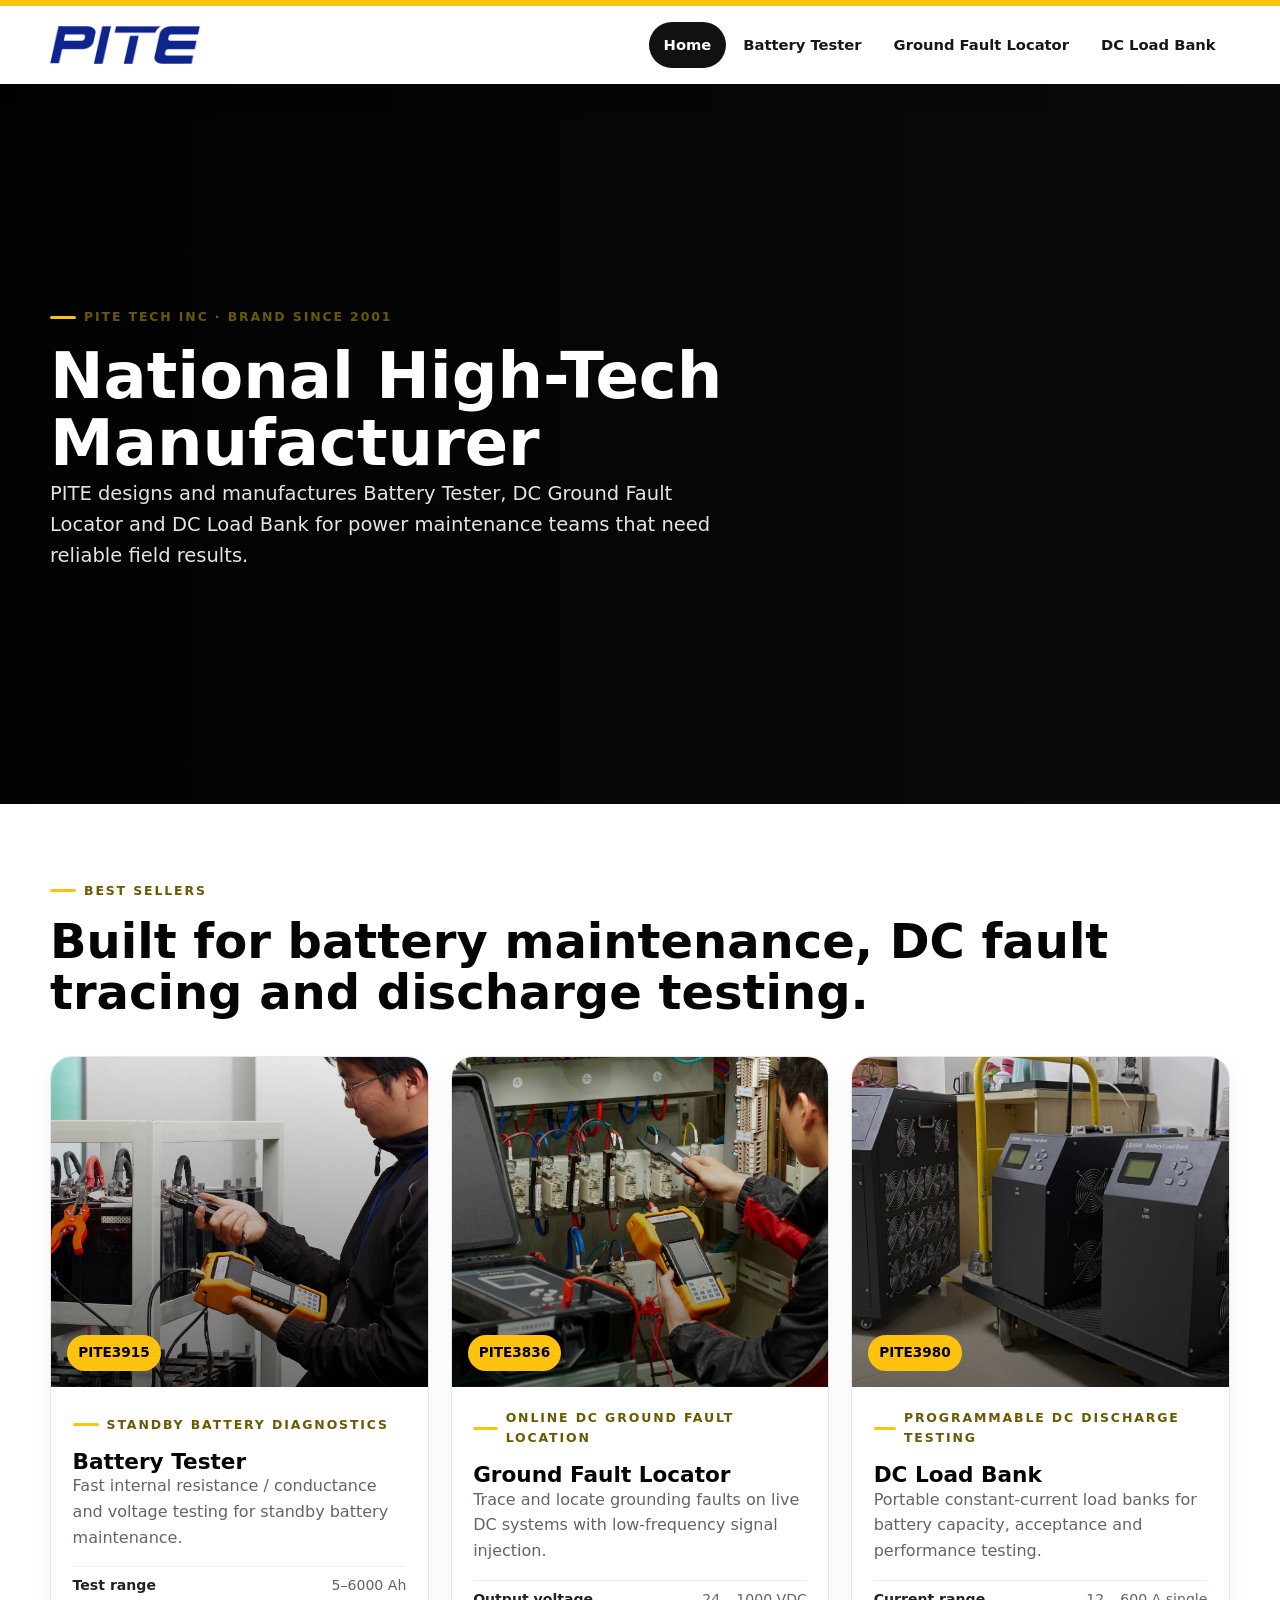
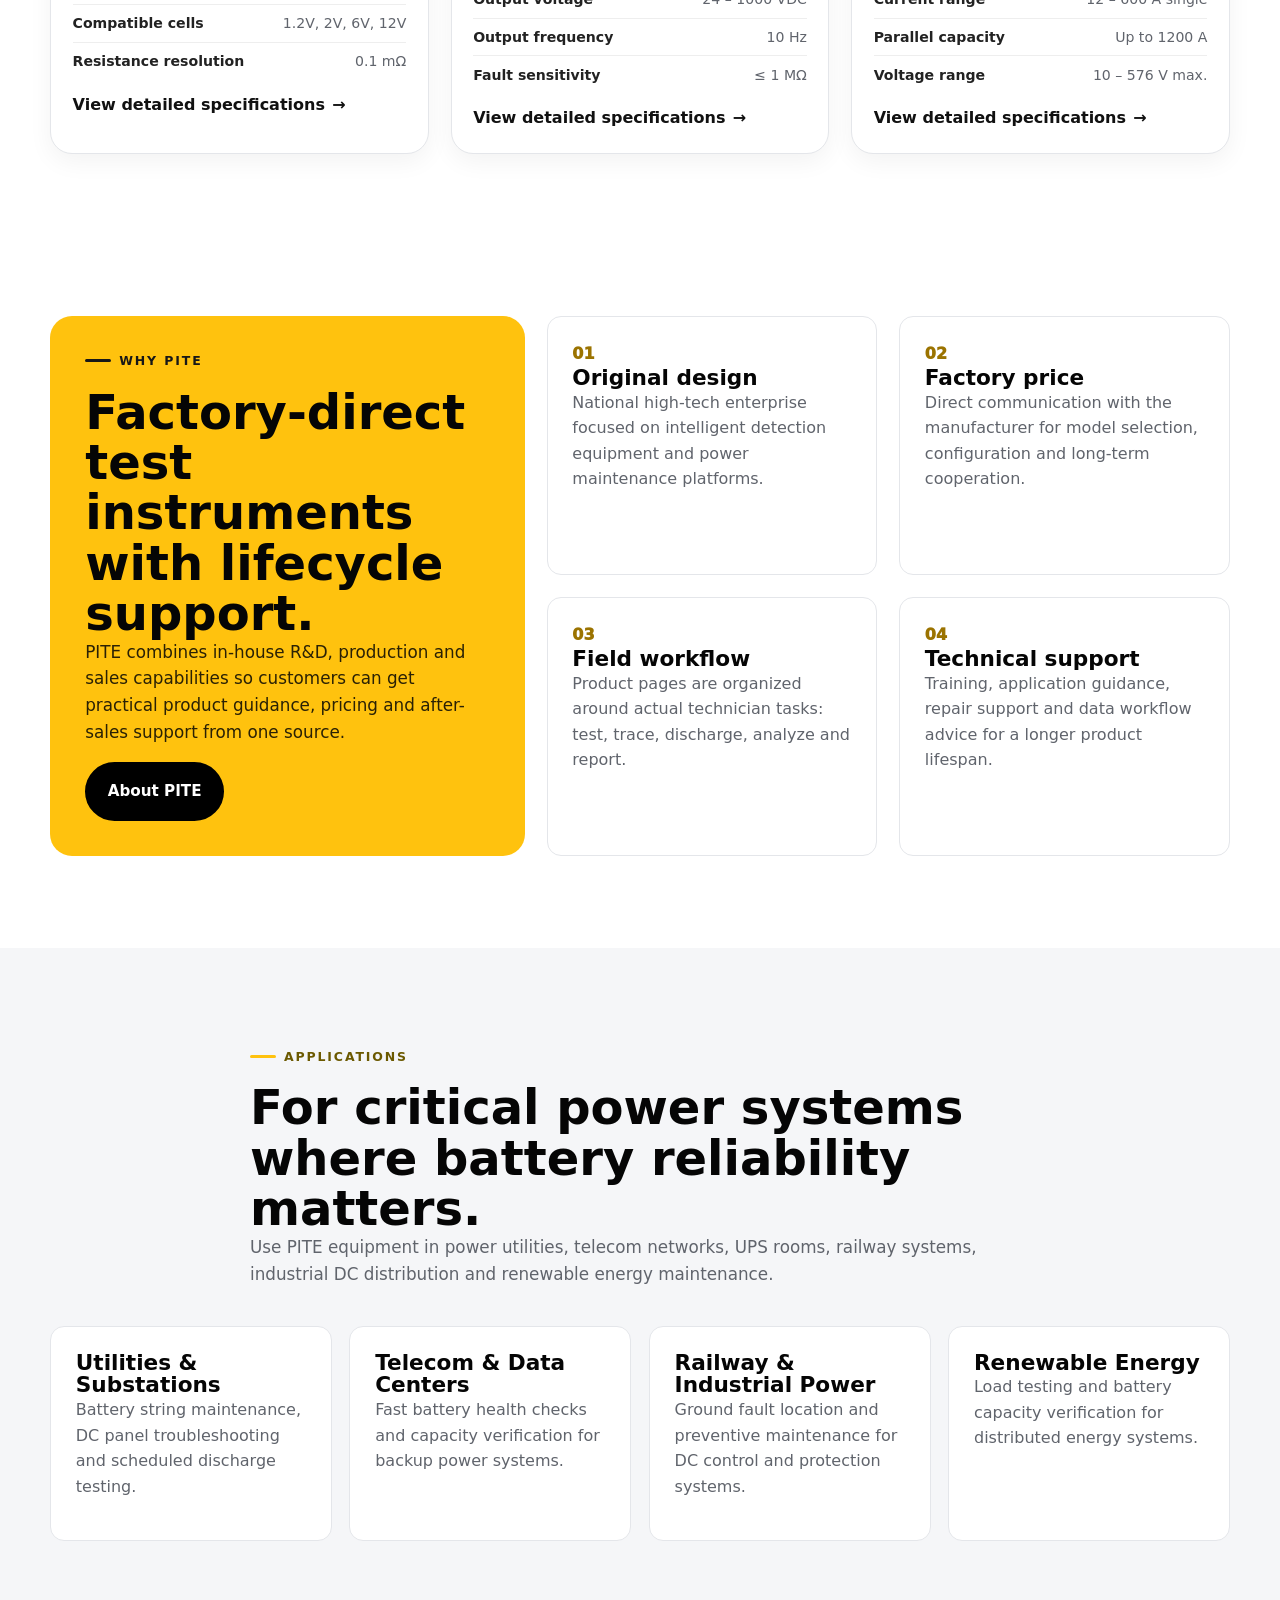
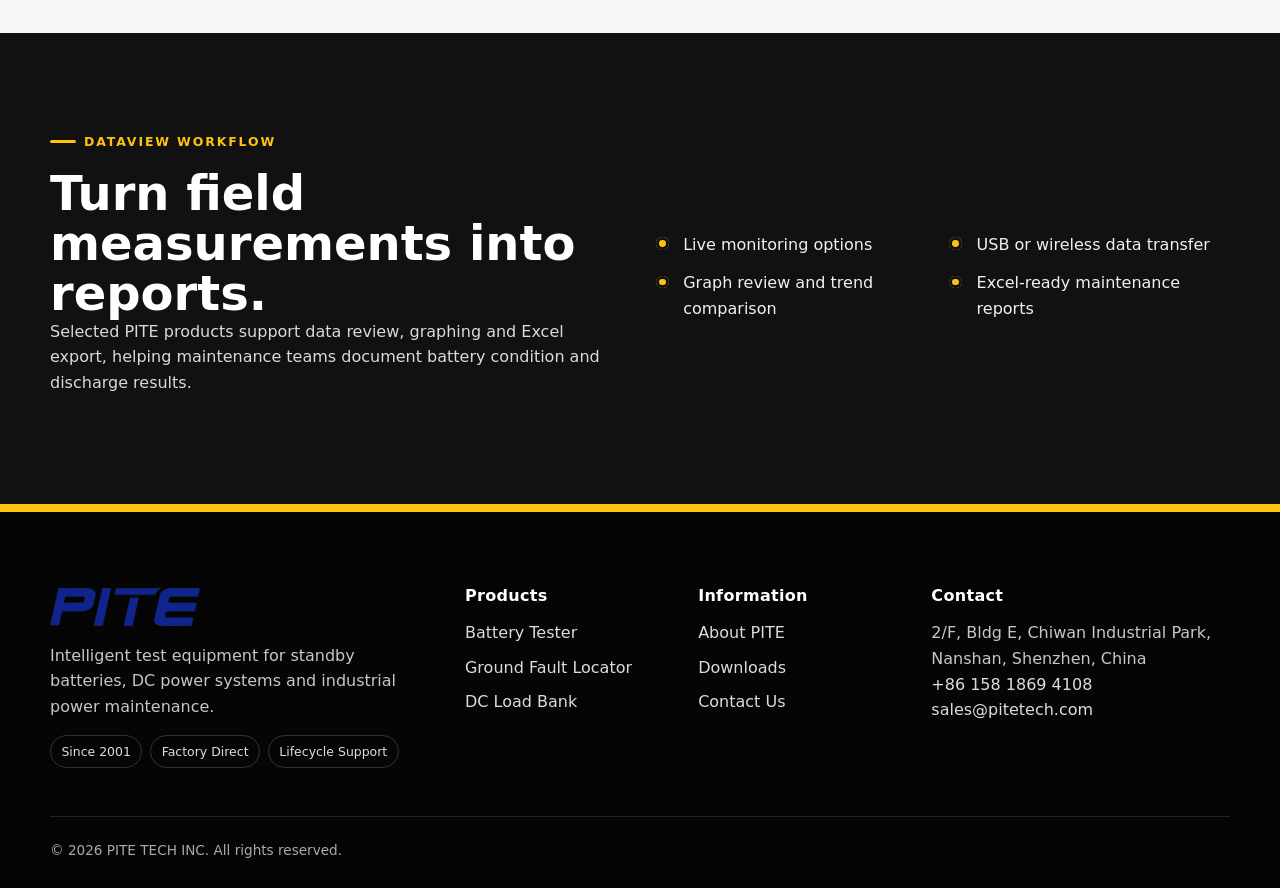
==== index.html @ 08346d58 "Commit" ====
<!doctype html>
<html lang="en">
<head>
  <meta charset="utf-8">
  <meta name="viewport" content="width=device-width, initial-scale=1">
  <title>Battery Tester, Ground Fault Locator &amp; DC Load Bank | PITE TECH INC</title>
  <meta name="description" content="PITE TECH INC manufactures battery testers, ground fault locators and DC load banks for critical power maintenance.">
  <meta name="theme-color" content="#ffc20e">
  <meta property="og:title" content="Battery Tester, Ground Fault Locator &amp; DC Load Bank | PITE TECH INC">
  <meta property="og:description" content="PITE TECH INC manufactures battery testers, ground fault locators and DC load banks for critical power maintenance.">
  <meta property="og:type" content="website">
  <meta property="og:url" content="https://www.pitetech.com/">
  <meta property="og:image" content="https://www.pitetech.com/assets/images/reception.webp">
  <meta name="twitter:card" content="summary_large_image">
  <meta name="twitter:title" content="Battery Tester, Ground Fault Locator &amp; DC Load Bank | PITE TECH INC">
  <meta name="twitter:description" content="PITE TECH INC manufactures battery testers, ground fault locators and DC load banks for critical power maintenance.">
  <meta name="twitter:image" content="https://www.pitetech.com/assets/images/reception.webp">
  <link rel="canonical" href="https://www.pitetech.com/">
  <link rel="icon" href="/assets/images/favicon.svg" type="image/svg+xml">
  <link rel="preload" as="image" href="/assets/images/reception.webp">
  <link rel="stylesheet" href="/assets/css/site.css">
  <script type="application/ld+json">
  {
    "@context": "https://schema.org",
    "@type": "Organization",
    "name": "PITE TECH INC",
    "url": "https://www.pitetech.com",
    "logo": "https://www.pitetech.com/assets/images/pite-logo.png",
    "description": "PITE TECH INC manufactures battery testers, ground fault locators and DC load banks for critical power maintenance.",
    "address": {
      "@type": "PostalAddress",
      "streetAddress": "Shenzhen, China"
    },
    "sameAs": [
      "https://www.pitetech.com"
    ]
  }
  </script>
  <script type="application/ld+json">
  {
    "@context": "https://schema.org",
    "@type": "LocalBusiness",
    "name": "PITE TECH INC",
    "image": "https://www.pitetech.com/assets/images/reception.webp",
    "description": "National High-Tech Manufacturer - Brand Since 2001. Manufactures intelligent test equipment for batteries and DC power systems.",
    "address": {
      "@type": "PostalAddress",
      "addressCountry": "China",
      "addressRegion": "Guangdong",
      "addressLocality": "Shenzhen"
    },
    "telephone": "+86-158-1869-4108",
    "email": "sales@pitetech.com",
    "foundingDate": "2001"
  }
  </script>
</head>
<body>
<a class="skip-link" href="#main">Skip to content</a>
<header class="site-header" data-header>
  <div class="nav-shell">
    <div class="container nav-shell__inner">
      <a class="brand" href="/" aria-label="PITE TECH INC home">
        <img class="brand__logo" src="/assets/images/pite-logo.png" alt="" width="640" height="164">
      </a>
      <button class="menu-toggle" type="button" aria-label="Open menu" aria-controls="primary-nav" aria-expanded="false" data-menu-toggle>
        <span aria-hidden="true"></span><span aria-hidden="true"></span><span aria-hidden="true"></span>
      </button>
      <nav id="primary-nav" class="primary-nav" aria-label="Primary navigation" data-primary-nav>
          <a class="nav-link active" href="/" aria-current="page">Home</a>
          <a class="nav-link" href="/battery-tester/">Battery Tester</a>
          <a class="nav-link" href="/ground-fault-locator/">Ground Fault Locator</a>
          <a class="nav-link" href="/dc-load-bank/">DC Load Bank</a>
      </nav>
    </div>
  </div>
</header>
<main id="main">

<section class="hero hero--home">
  <div class="container hero__grid">
    <div class="hero__copy">
      <span class="eyebrow">PITE TECH INC · Brand Since 2001</span>
      <h1>National High-Tech Manufacturer</h1>
      <p class="hero__lead">PITE designs and manufactures Battery Tester, DC Ground Fault Locator and DC Load Bank for power maintenance teams that need reliable field results.</p>
    </div>
  </div>
</section>

<section class="section section--tight" id="products">
  <div class="container section-head section-head--split">
    <div><span class="eyebrow">Best Sellers</span><h2>Built for battery maintenance, DC fault tracing and discharge testing.</h2></div>
  </div>
  <div class="container product-grid">
    <article class="product-card">
  <a class="product-card__media" href="/battery-tester/" aria-label="View Battery Tester">
    <img src="/assets/images/pite3915-hero.jpg" alt="PITE3915 battery tester connected to an industrial battery string" loading="lazy" decoding="async" width="1920" height="1080" sizes="(max-width: 680px) 100vw, (max-width: 1050px) 50vw, 33vw">
    <span class="product-card__badge">PITE3915</span>
  </a>
  <div class="product-card__body">
    <span class="eyebrow">Standby Battery Diagnostics</span>
    <h3><a href="/battery-tester/">Battery Tester</a></h3>
    <p>Fast internal resistance / conductance and voltage testing for standby battery maintenance.</p>
    <ul class="quick-facts"><li><strong>Test range</strong><span>5–6000 Ah</span></li><li><strong>Compatible cells</strong><span>1.2V, 2V, 6V, 12V</span></li><li><strong>Resistance resolution</strong><span>0.1 mΩ</span></li></ul>
    <a class="text-link" href="/battery-tester/">View detailed specifications <span aria-hidden="true">→</span></a>
  </div>
</article>
    <article class="product-card">
  <a class="product-card__media" href="/ground-fault-locator/" aria-label="View Ground Fault Locator">
    <img src="/assets/images/pite3836-hero.jpg" alt="PITE3836 ground fault locator used inside a DC electrical panel" loading="lazy" decoding="async" width="1772" height="997" sizes="(max-width: 680px) 100vw, (max-width: 1050px) 50vw, 33vw">
    <span class="product-card__badge">PITE3836</span>
  </a>
  <div class="product-card__body">
    <span class="eyebrow">Online DC Ground Fault Location</span>
    <h3><a href="/ground-fault-locator/">Ground Fault Locator</a></h3>
    <p>Trace and locate grounding faults on live DC systems with low-frequency signal injection.</p>
    <ul class="quick-facts"><li><strong>Output voltage</strong><span>24 – 1000 VDC</span></li><li><strong>Output frequency</strong><span>10 Hz</span></li><li><strong>Fault sensitivity</strong><span>≤ 1 MΩ</span></li></ul>
    <a class="text-link" href="/ground-fault-locator/">View detailed specifications <span aria-hidden="true">→</span></a>
  </div>
</article>
    <article class="product-card">
  <a class="product-card__media" href="/dc-load-bank/" aria-label="View DC Load Bank">
    <img src="/assets/images/pite3980-hero.jpg" alt="PITE3980 DC load bank equipment connected for discharge testing" loading="lazy" decoding="async" width="2641" height="1486" sizes="(max-width: 680px) 100vw, (max-width: 1050px) 50vw, 33vw">
    <span class="product-card__badge">PITE3980</span>
  </a>
  <div class="product-card__body">
    <span class="eyebrow">Programmable DC Discharge Testing</span>
    <h3><a href="/dc-load-bank/">DC Load Bank</a></h3>
    <p>Portable constant-current load banks for battery capacity, acceptance and performance testing.</p>
    <ul class="quick-facts"><li><strong>Current range</strong><span>12 – 600 A single</span></li><li><strong>Parallel capacity</strong><span>Up to 1200 A</span></li><li><strong>Voltage range</strong><span>10 – 576 V max.</span></li></ul>
    <a class="text-link" href="/dc-load-bank/">View detailed specifications <span aria-hidden="true">→</span></a>
  </div>
</article>
  </div>
</section>

<section class="section feature-split">
  <div class="container feature-split__grid">
    <div class="feature-panel feature-panel--yellow">
      <span class="eyebrow eyebrow--dark">Why PITE</span>
      <h2>Factory-direct test instruments with lifecycle support.</h2>
      <p>PITE combines in-house R&D, production and sales capabilities so customers can get practical product guidance, pricing and after-sales support from one source.</p>
      <a class="button button--dark" href="/about/">About PITE</a>
    </div>
    <div class="advantage-grid">
      <article><span>01</span><h3>Original design</h3><p>National high-tech enterprise focused on intelligent detection equipment and power maintenance platforms.</p></article>
      <article><span>02</span><h3>Factory price</h3><p>Direct communication with the manufacturer for model selection, configuration and long-term cooperation.</p></article>
      <article><span>03</span><h3>Field workflow</h3><p>Product pages are organized around actual technician tasks: test, trace, discharge, analyze and report.</p></article>
      <article><span>04</span><h3>Technical support</h3><p>Training, application guidance, repair support and data workflow advice for a longer product lifespan.</p></article>
    </div>
  </div>
</section>

<section class="section section--gray">
  <div class="container section-head">
    <span class="eyebrow">Applications</span>
    <h2>For critical power systems where battery reliability matters.</h2>
    <p>Use PITE equipment in power utilities, telecom networks, UPS rooms, railway systems, industrial DC distribution and renewable energy maintenance.</p>
  </div>
  <div class="container application-grid">
    <article><h3>Utilities & Substations</h3><p>Battery string maintenance, DC panel troubleshooting and scheduled discharge testing.</p></article>
    <article><h3>Telecom & Data Centers</h3><p>Fast battery health checks and capacity verification for backup power systems.</p></article>
    <article><h3>Railway & Industrial Power</h3><p>Ground fault location and preventive maintenance for DC control and protection systems.</p></article>
    <article><h3>Renewable Energy</h3><p>Load testing and battery capacity verification for distributed energy systems.</p></article>
  </div>
</section>

<section class="section software-band">
  <div class="container software-band__inner">
    <div><span class="eyebrow">DataView Workflow</span><h2>Turn field measurements into reports.</h2><p>Selected PITE products support data review, graphing and Excel export, helping maintenance teams document battery condition and discharge results.</p></div>
    <ul class="check-list check-list--columns"><li>Live monitoring options</li><li>USB or wireless data transfer</li><li>Graph review and trend comparison</li><li>Excel-ready maintenance reports</li></ul>
  </div>
</section>
</main>
<footer class="site-footer">
  <div class="container footer-grid">
    <div class="footer-about">
      <a class="footer-brand" href="/" aria-label="PITE TECH INC home">
        <img class="footer-brand__logo" src="/assets/images/pite-logo.png" alt="" width="640" height="164">
      </a>
      <p>Intelligent test equipment for standby batteries, DC power systems and industrial power maintenance.</p>
      <div class="footer-badges"><span>Since 2001</span><span>Factory Direct</span><span>Lifecycle Support</span></div>
    </div>
    <div>
      <h2>Products</h2>
      <ul><li><a href="/battery-tester/">Battery Tester</a></li><li><a href="/ground-fault-locator/">Ground Fault Locator</a></li><li><a href="/dc-load-bank/">DC Load Bank</a></li></ul>
    </div>
    <div>
      <h2>Information</h2>
      <ul><li><a href="/about/">About PITE</a></li><li><a href="/downloads/">Downloads</a></li><li><a href="/contact/">Contact Us</a></li></ul>
    </div>
    <div>
      <h2>Contact</h2>
      <address>2/F, Bldg E, Chiwan Industrial Park, Nanshan, Shenzhen, China</address>
      <p><a href="tel:+8615818694108">+86 158 1869 4108</a><br><a href="mailto:sales@pitetech.com">sales@pitetech.com</a></p>
    </div>
  </div>
  <div class="container footer-bottom">
    <span>© 2026 PITE TECH INC. All rights reserved.</span>
  </div>
</footer>
<script src="/assets/js/site.js" defer></script>
</body>
</html>
---- assets/css/site.css ----
/* PITE TECH INC site stylesheet
   Optimized: normalized asset paths, accessible focus states, responsive layouts. */
:root {
  --yellow:#ffc20e;
  --yellow-2:#ffda61;
  --black:#050505;
  --ink:#151515;
  --muted:#60646c;
  --line:#e4e6ea;
  --soft:#f5f6f8;
  --white:#ffffff;
  --blue:#174ea6;
  --shadow:0 18px 50px rgba(0,0,0,.13);
  --radius:22px;
  --radius-sm:14px;
  --container:1180px;
}
* {
  box-sizing:border-box
}
html {
  scroll-behavior:smooth;
  text-size-adjust:100%;
  -webkit-text-size-adjust:100%
}
body {
  margin:0;
  -webkit-font-smoothing:antialiased;
  font-family:Inter,ui-sans-serif,system-ui,-apple-system,BlinkMacSystemFont,"Segoe UI",Arial,sans-serif;
  color:var(--ink);
  background:#fff;
  line-height:1.6;
  text-rendering:optimizeLegibility
}
img {
  max-width:100%;
  height:auto;
  display:block
}
a {
  color:inherit;
  text-decoration:none
}
a:hover {
  color:var(--blue)
}
:target {
  scroll-margin-top:96px
}
:where(a,button,input,select,textarea):focus-visible {
  outline:3px solid rgba(23,78,166,.35);
  outline-offset:3px
}
p {
  margin:0 0 1rem;
  color:var(--muted)
}
h1,h2,h3 {
  margin:0;
  color:#050505;
  line-height:1.05;
  letter-spacing:0
}
h1 {
  font-size:4rem;
  max-width:10.8ch
}
h2 {
  font-size:3rem
}
h3 {
  font-size:1.35rem;
  letter-spacing:0
}
.container {
  width:min(var(--container),calc(100% - 40px));
  margin-inline:auto
}
.skip-link {
  position:absolute;
  left:1rem;
  top:-100px;
  z-index:1000;
  padding:.75rem 1rem;
  background:var(--yellow);
  color:#000;
  font-weight:800;
  border-radius:999px
}
.skip-link:focus {
  top:1rem
}
.site-header {
  position:sticky;
  top:0;
  z-index:100;
  background:#fff;
  border-top:6px solid var(--yellow);
  box-shadow:0 1px 0 rgba(0,0,0,.08),0 10px 30px rgba(0,0,0,.04)
}
.nav-shell {
  background:#fff
}
.nav-shell__inner {
  height:78px;
  display:flex;
  align-items:center;
  justify-content:space-between;
  gap:2rem
}
.brand {
  display:inline-flex;
  align-items:center;
  width:150px;
  height:39px;
  flex:0 0 150px;
  min-width:150px
}
.brand__logo {
  width:100%;
  height:100%;
  object-fit:contain;
  object-position:left center
}
.primary-nav {
  display:flex;
  align-items:center;
  gap:.2rem;
  margin-left:auto
}
.nav-link {
  font-size:.92rem;
  font-weight:750;
  border-radius:999px;
  padding:.72rem .9rem;
  color:#171717
}
.nav-link:hover,.nav-link.active {
  background:#111;
  color:#fff
}
.menu-toggle {
  display:none;
  width:46px;
  height:46px;
  border:1px solid var(--line);
  background:#fff;
  border-radius:14px;
  align-items:center;
  justify-content:center;
  flex-direction:column;
  gap:5px
}
.menu-toggle span {
  width:20px;
  height:2px;
  background:#000;
  transition:.2s
}
.menu-open .menu-toggle span:nth-child(1) {
  transform:translateY(7px) rotate(45deg)
}
.menu-open .menu-toggle span:nth-child(2) {
  opacity:0
}
.menu-open .menu-toggle span:nth-child(3) {
  transform:translateY(-7px) rotate(-45deg)
}
.eyebrow {
  display:inline-flex;
  align-items:center;
  gap:.5rem;
  text-transform:uppercase;
  font-size:.78rem;
  letter-spacing:.15em;
  font-weight:900;
  color:#6b5900;
  margin-bottom:1rem
}
.eyebrow:before {
  content:"";
  width:26px;
  height:3px;
  background:var(--yellow);
  border-radius:99px
}
.eyebrow--dark {
  color:#171717
}
.eyebrow--dark:before {
  background:#171717
}
.button {
  display:inline-flex;
  align-items:center;
  justify-content:center;
  border-radius:999px;
  padding:.95rem 1.28rem;
  font-weight:900;
  font-size:.95rem;
  border:2px solid transparent;
  transition:transform .18s ease,background .18s ease,color .18s ease,border .18s ease
}
.button:hover {
  transform:translateY(-2px);
  box-shadow:0 8px 16px rgba(0,0,0,.15)
}
.button--yellow {
  background:var(--yellow);
  color:#050505
}
.button--yellow:hover {
  background:var(--yellow-2);
  color:#000
}
.button--dark {
  background:#000;
  color:#fff;
  border-color:#000
}
.button--dark:hover {
  background:#232323;
  color:#fff
}
.button--ghost {
  border-color:rgba(255,255,255,.35);
  color:#fff;
  background:rgba(255,255,255,.08)
}
.button--ghost:hover {
  background:#fff;
  color:#000
}
.button--outline-dark {
  border-color:#000;
  color:#000;
  background:transparent
}
.button--small {
  padding:.65rem .95rem;
  font-size:.85rem;
  background:#000;
  color:#fff
}
.text-link {
  display:inline-flex;
  align-items:center;
  gap:.45rem;
  font-weight:900;
  color:#111
}
.text-link span {
  transition:.2s
}
.text-link:hover span {
  transform:translateX(4px)
}
.hero {
  background:#0d0d0d;
  background-size:cover;
  background-position:center;
  color:#fff;
  position:relative;
  overflow:hidden
}
.hero:before {
  content:"";
  position:absolute;
  inset:0;
  background:linear-gradient(90deg,rgba(0,0,0,.82) 0%,rgba(0,0,0,.58) 48%,rgba(0,0,0,.22) 100%)
}
.hero--home {
  background-image:url("/assets/images/reception.webp");
  background-position:center 42%
}
.hero__grid {
  position:relative;
  z-index:1;
  display:grid;
  grid-template-columns:minmax(0,820px);
  align-items:center;
  min-height:720px;
  padding:78px 0
}
.hero h1,.hero h2 {
  color:#fff;
  max-width:920px
}
.hero__lead {
  font-size:1.22rem;
  color:#e4e4e4;
  max-width:680px
}
.hero__actions {
  display:flex;
  gap:.85rem;
  flex-wrap:wrap;
  margin-top:2rem
}
.stat-grid {
  display:grid;
  grid-template-columns:repeat(4,1fr);
  gap:.75rem
}
.hero-stats {
  margin-top:2.6rem;
  max-width:760px
}
.stat {
  padding:1.1rem;
  border:1px solid var(--line);
  border-radius:var(--radius-sm);
  background:#fff
}
.hero .stat {
  background:rgba(255,255,255,.08);
  border-color:rgba(255,255,255,.15)
}
.stat strong {
  display:block;
  font-size:1.75rem;
  line-height:1;
  color:#050505
}
.hero .stat strong {
  color:var(--yellow)
}
.stat span {
  display:block;
  margin-top:.42rem;
  color:var(--muted);
  font-size:.88rem
}
.hero .stat span {
  color:#d8d8d8
}
.section {
  padding:92px 0
}
.section--tight {
  padding:70px 0
}
.section--gray {
  background:var(--soft)
}
.section-head {
  max-width:780px;
  margin-bottom:2.4rem
}
.section-head p {
  font-size:1.05rem
}
.section-head--split {
  max-width:none;
  display:flex;
  align-items:end;
  justify-content:space-between;
  gap:2rem
}
.product-grid {
  display:grid;
  grid-template-columns:repeat(3,1fr);
  gap:1.35rem
}
.product-grid--wide {
  grid-template-columns:1fr;
  gap:1.15rem
}
.product-card {
  position:relative;
  background:#fff;
  border:1px solid var(--line);
  border-radius:var(--radius);
  overflow:hidden;
  box-shadow:0 8px 24px rgba(0,0,0,.05);
  transition:transform .18s ease,box-shadow .18s ease
}
.product-card:hover {
  transform:translateY(-4px);
  box-shadow:var(--shadow)
}
.product-card__media {
  position:relative;
  display:block;
  overflow:hidden;
  background:#111
}
.product-card__media:after {
  content:"";
  position:absolute;
  inset:0;
  background:linear-gradient(180deg,rgba(0,0,0,.05),rgba(0,0,0,.5))
}
.product-card__media img {
  width:100%;
  height:330px;
  object-fit:cover;
  transition:transform .35s ease
}
.product-card:hover img {
  transform:scale(1.04)
}
.product-card__badge {
  position:absolute;
  left:1rem;
  bottom:1rem;
  z-index:2;
  background:var(--yellow);
  color:#000;
  padding:.45rem .7rem;
  border-radius:999px;
  font-weight:900;
  font-size:.85rem
}
.product-card__body {
  padding:1.35rem
}
.product-card h3 a {
  color:#050505
}
.product-card p {
  min-height:4.75rem
}
.quick-facts {
  padding:0;
  margin:1rem 0 1.2rem;
  list-style:none;
  display:grid;
  gap:.45rem
}
.quick-facts li {
  display:flex;
  justify-content:space-between;
  gap:1rem;
  border-top:1px solid #eee;
  padding-top:.45rem;
  font-size:.88rem
}
.quick-facts strong {
  color:#222
}
.quick-facts span {
  color:var(--muted);
  text-align:right
}
.product-card--featured {
  display:grid;
  grid-template-columns:minmax(280px,.72fr) 1fr
}
.product-card--featured .product-card__media img {
  height:100%;
  min-height:280px
}
.product-card--featured .product-card__body {
  display:grid;
  align-content:center
}
.product-card--featured p {
  min-height:0
}
.feature-split {
  background:#fff
}
.feature-split__grid {
  display:grid;
  grid-template-columns:.82fr 1.18fr;
  gap:1.35rem
}
.feature-panel {
  border-radius:var(--radius);
  padding:2.2rem;
  min-height:430px;
  display:flex;
  flex-direction:column;
  align-items:flex-start;
  justify-content:space-between
}
.feature-panel--yellow {
  background:var(--yellow)
}
.feature-panel p {
  color:#2a2105;
  font-size:1.05rem
}
.advantage-grid {
  display:grid;
  grid-template-columns:repeat(2,1fr);
  gap:1.35rem
}
.advantage-grid article,.application-grid article,.workflow-grid article {
  padding:1.55rem;
  border:1px solid var(--line);
  background:#fff;
  border-radius:var(--radius-sm)
}
.advantage-grid span,.workflow-grid span {
  font-weight:950;
  color:#9b7300
}
.application-grid {
  display:grid;
  grid-template-columns:repeat(4,1fr);
  gap:1.1rem
}
.software-band {
  background:#111;
  color:#fff
}
.software-band h2 {
  color:#fff
}
.software-band p {
  color:#dadada
}
.software-band__inner {
  display:grid;
  grid-template-columns:1fr 1fr;
  gap:2rem;
  align-items:center
}
.check-list {
  margin:1rem 0 0;
  padding:0;
  list-style:none;
  display:grid;
  gap:.8rem
}
.check-list li {
  position:relative;
  padding-left:1.7rem;
  color:#333
}
.software-band .check-list li {
  color:#f1f1f1
}
.check-list li:before {
  content:"";
  position:absolute;
  left:0;
  top:.35rem;
  width:.8rem;
  height:.8rem;
  border-radius:50%;
  background:var(--yellow);
  box-shadow:inset 0 0 0 3px #000
}
.software-band .check-list li:before {
  box-shadow:inset 0 0 0 3px #111
}
.check-list--columns {
  grid-template-columns:repeat(2,1fr)
}
.page-hero {
  background:#0d0d0d;
  background-size:cover;
  background-position:center;
  color:#fff;
  position:relative;
  overflow:hidden
}
.page-hero:before {
  content:"";
  position:absolute;
  inset:0;
  background:linear-gradient(90deg,rgba(0,0,0,.82) 0%,rgba(0,0,0,.52) 50%,rgba(0,0,0,.18) 100%)
}
.page-hero--about {
  background-image:url("/assets/images/reception.webp");
  background-position:center 42%
}
.page-hero__inner {
  position:relative;
  z-index:1;
  padding:98px 0 86px
}
.page-hero h1 {
  color:#fff;
  max-width:980px
}
.page-hero p {
  max-width:760px;
  color:#e1e1e1;
  font-size:1.16rem
}
.page-hero code {
  background:rgba(255,255,255,.12);
  padding:.1rem .35rem;
  border-radius:6px
}
.product-hero {
  background:#0d0d0d;
  background-size:cover;
  background-position:center;
  color:#fff;
  position:relative;
  overflow:hidden
}
.product-hero:before {
  content:"";
  position:absolute;
  inset:0;
  background:linear-gradient(90deg,rgba(0,0,0,.86) 0%,rgba(0,0,0,.62) 48%,rgba(0,0,0,.2) 100%)
}
.product-hero--pite3915 {
  background-image:url("/assets/images/pite3915-hero.jpg");
  background-position:center
}
.product-hero--field:before {
  background:linear-gradient(90deg,rgba(0,0,0,.9) 0%,rgba(0,0,0,.7) 44%,rgba(0,0,0,.28) 74%,rgba(0,0,0,.2) 100%)
}
.product-hero--pite3836 {
  background-image:url("/assets/images/pite3836/field-testing.jpg");
  background-position:center 46%
}
.product-hero--pite3980 {
  background-image:url("/assets/images/pite3980-hero.jpg");
  background-position:center
}
.product-hero__grid {
  display:grid;
  position:relative;
  z-index:1;
  grid-template-columns:minmax(0,840px);
  align-items:center;
  min-height:640px;
  padding:76px 0
}
.product-hero__grid--wide {
  grid-template-columns:minmax(0,720px) minmax(260px,360px);
  gap:clamp(1.4rem,4vw,4rem);
  justify-content:space-between
}
.product-hero h1 {
  color:#fff;
  max-width:900px
}
.product-hero h1 span {
  display:block;
  color:var(--yellow);
  font-size:.45em;
  letter-spacing:.02em;
  margin-top:.4rem
}
.product-hero p {
  color:#e1e1e1;
  max-width:740px
}
.hero-proof {
  align-self:end;
  padding:1.35rem;
  color:#fff;
  background:rgba(5,5,5,.76);
  border:1px solid rgba(255,255,255,.18);
  border-radius:var(--radius-sm);
  box-shadow:0 18px 50px rgba(0,0,0,.28);
  backdrop-filter:blur(10px)
}
.hero-proof span {
  display:block;
  color:var(--yellow);
  font-size:.78rem;
  font-weight:950;
  letter-spacing:.12em;
  text-transform:uppercase
}
.hero-proof strong {
  display:block;
  margin:.55rem 0 .35rem;
  color:#fff;
  font-size:2.15rem;
  line-height:1
}
.hero-proof p {
  margin:0;
  color:#e6e6e6
}
.hero-proof ul {
  margin:1rem 0 0;
  padding:0;
  list-style:none;
  display:grid;
  gap:.45rem
}
.hero-proof li {
  position:relative;
  padding-left:1.15rem;
  color:#f5f5f5;
  font-weight:750;
  font-size:.92rem
}
.hero-proof li:before {
  content:"";
  position:absolute;
  left:0;
  top:.65em;
  width:.45rem;
  height:.45rem;
  border-radius:50%;
  background:var(--yellow)
}
.spec-grid {
  display:grid;
  grid-template-columns:repeat(4,1fr);
  gap:1rem
}
.spec-grid--six {
  grid-template-columns:repeat(6,1fr)
}
.spec-card {
  background:#fff;
  border:1px solid var(--line);
  border-radius:var(--radius-sm);
  padding:1.25rem
}
.spec-card span {
  display:block;
  font-size:.82rem;
  text-transform:uppercase;
  letter-spacing:.08em;
  color:#777;
  font-weight:900
}
.spec-card strong {
  display:block;
  font-size:1.4rem;
  line-height:1.2;
  margin-top:.45rem;
  color:#050505
}
.product-detail-grid,.history-grid {
  display:grid;
  grid-template-columns:.72fr 1.28fr;
  gap:3rem;
  align-items:start
}
.section-head--sticky {
  position:sticky;
  top:122px
}
.feature-list {
  margin:0;
  padding:0;
  list-style:none;
  display:grid;
  grid-template-columns:repeat(2,1fr);
  gap:1rem
}
.feature-list li {
  position:relative;
  background:#fff;
  border:1px solid var(--line);
  border-radius:var(--radius-sm);
  padding:1.2rem 1.2rem 1.2rem 3.25rem;
  font-weight:700
}
.feature-list li:before {
  content:"";
  position:absolute;
  left:1.2rem;
  top:1.25rem;
  width:1rem;
  height:1rem;
  background:var(--yellow);
  border-radius:50%;
  box-shadow:inset 0 0 0 4px #111
}
.feature-list--single {
  grid-template-columns:1fr;
  margin-top:1.4rem
}
.product-story-grid {
  display:grid;
  grid-template-columns:minmax(0,1fr) minmax(330px,.82fr);
  gap:clamp(2rem,5vw,4rem);
  align-items:center
}
.story-copy p {
  font-size:1.05rem
}
.image-callout {
  margin:0
}
.image-callout img {
  width:100%;
  aspect-ratio:1/1;
  object-fit:cover;
  border-radius:var(--radius);
  box-shadow:var(--shadow)
}
.image-callout--contained img {
  object-fit:contain;
  background:#fff
}
.image-callout figcaption {
  margin-top:.8rem;
  color:var(--muted);
  font-weight:750;
  font-size:.92rem
}
.technical-flow {
  display:grid;
  grid-template-columns:minmax(0,1.35fr) minmax(280px,.65fr);
  gap:1.2rem;
  align-items:stretch
}
.diagram-callout {
  margin:0;
  overflow:hidden;
  background:#fff;
  border:1px solid var(--line);
  border-radius:var(--radius);
  box-shadow:0 8px 24px rgba(0,0,0,.04)
}
.diagram-callout img {
  width:100%;
  padding:1rem;
  object-fit:contain;
  background:#fff
}
.diagram-callout figcaption {
  padding:1rem 1.2rem;
  border-top:1px solid var(--line);
  color:var(--muted);
  font-weight:750;
  font-size:.92rem
}
.flow-note {
  display:flex;
  flex-direction:column;
  justify-content:center;
  padding:2rem;
  background:#111;
  color:#fff;
  border-radius:var(--radius)
}
.flow-note h2 {
  color:#fff
}
.flow-note .eyebrow {
  color:var(--yellow)
}
.flow-note .eyebrow:before {
  background:var(--yellow)
}
.flow-note p {
  color:#dfdfdf
}
.capability-grid {
  display:grid;
  grid-template-columns:repeat(3,1fr);
  gap:1rem
}
.capability-card {
  overflow:hidden;
  background:#fff;
  border:1px solid var(--line);
  border-radius:var(--radius-sm);
  box-shadow:0 8px 24px rgba(0,0,0,.04)
}
.capability-card img {
  width:100%;
  height:260px;
  object-fit:cover;
  background:#fff
}
.capability-card div {
  padding:1.3rem
}
.capability-card span {
  display:inline-block;
  color:#9b7300;
  font-weight:950;
  margin-bottom:.55rem
}
.software-band .eyebrow {
  color:var(--yellow)
}
.software-band .eyebrow:before {
  background:var(--yellow)
}
.software-band--screens {
  overflow:hidden
}
.software-showcase {
  display:grid;
  grid-template-columns:.82fr 1.18fr;
  gap:clamp(2rem,4vw,3.8rem);
  align-items:center
}
.software-gallery {
  display:grid;
  grid-template-columns:1fr minmax(170px,.55fr);
  gap:.8rem
}
.software-gallery img {
  width:100%;
  object-fit:cover;
  object-position:left top;
  background:#fff;
  border:1px solid rgba(255,255,255,.2);
  border-radius:var(--radius-sm);
  box-shadow:0 20px 46px rgba(0,0,0,.28)
}
.software-gallery__main {
  height:460px
}
.software-gallery__stack {
  display:grid;
  gap:.8rem
}
.software-gallery__stack img {
  height:222px
}
.accessory-grid {
  display:grid;
  grid-template-columns:repeat(2,1fr);
  gap:1rem
}
.accessory-grid article {
  overflow:hidden;
  background:#fff;
  border:1px solid var(--line);
  border-radius:var(--radius-sm);
  box-shadow:0 8px 24px rgba(0,0,0,.04)
}
.accessory-grid img {
  width:100%;
  aspect-ratio:1.42;
  object-fit:cover;
  background:#fff
}
.accessory-grid h3 {
  padding:1.25rem 1.25rem 0
}
.accessory-grid p {
  padding:0 1.25rem 1.35rem
}
.kit-panel {
  margin-top:1rem;
  padding:1.45rem;
  background:#111;
  color:#fff;
  border-radius:var(--radius-sm)
}
.kit-panel h3 {
  color:#fff;
  margin-bottom:1rem
}
.compact-list {
  margin:0;
  padding:0;
  list-style:none;
  display:grid;
  grid-template-columns:repeat(3,1fr);
  gap:.7rem .9rem
}
.compact-list li {
  position:relative;
  padding-left:1.25rem;
  color:#f2f2f2;
  font-weight:800
}
.compact-list li:before {
  content:"";
  position:absolute;
  left:0;
  top:.62em;
  width:.5rem;
  height:.5rem;
  border-radius:50%;
  background:var(--yellow)
}
.compliance-grid {
  display:grid;
  grid-template-columns:minmax(230px,.56fr) minmax(0,1fr);
  gap:clamp(2rem,5vw,4rem);
  align-items:center
}
.certificate-card {
  margin:0;
  max-width:360px;
  justify-self:center
}
.certificate-card img {
  width:100%;
  border-radius:var(--radius-sm);
  box-shadow:var(--shadow)
}
.document-actions {
  display:flex;
  flex-wrap:wrap;
  gap:.8rem;
  margin-top:1.6rem
}
.faq-grid {
  display:grid;
  grid-template-columns:minmax(260px,.75fr) minmax(0,1.25fr);
  gap:clamp(2rem,5vw,4rem);
  align-items:start
}
.faq-list {
  display:grid;
  gap:.75rem
}
.faq-list details {
  background:#fff;
  border:1px solid var(--line);
  border-radius:var(--radius-sm);
  box-shadow:0 8px 24px rgba(0,0,0,.04)
}
.faq-list summary {
  position:relative;
  cursor:pointer;
  list-style:none;
  padding:1.05rem 3.2rem 1.05rem 1.2rem;
  color:#111;
  font-weight:900
}
.faq-list summary::-webkit-details-marker {
  display:none
}
.faq-list summary:after {
  content:"+";
  position:absolute;
  right:1.15rem;
  top:50%;
  width:1.65rem;
  height:1.65rem;
  display:grid;
  place-items:center;
  border-radius:50%;
  background:var(--yellow);
  color:#000;
  font-weight:950;
  transform:translateY(-50%)
}
.faq-list details[open] summary:after {
  content:"-"
}
.faq-list p {
  margin:0;
  padding:0 1.2rem 1.2rem
}
.table-wrap {
  overflow:auto;
  background:#fff;
  border:1px solid var(--line);
  border-radius:var(--radius);
  box-shadow:0 8px 24px rgba(0,0,0,.04)
}
table {
  border-collapse:collapse;
  width:100%;
  min-width:700px
}
th,td {
  text-align:left;
  vertical-align:top;
  padding:1rem;
  border-bottom:1px solid var(--line)
}
tr:last-child th,tr:last-child td {
  border-bottom:0
}
th {
  font-weight:900;
  color:#111;
  background:#fafafa
}
.compare-table th span {
  display:block;
  color:#6b5900;
  font-size:.86rem;
  margin-top:.25rem
}
.spec-table th {
  width:36%
}
.workflow-grid {
  display:grid;
  grid-template-columns:repeat(3,1fr);
  gap:1rem
}
.workflow-grid--four {
  grid-template-columns:repeat(4,1fr)
}
.dual-panel {
  display:grid;
  grid-template-columns:1fr 1fr;
  gap:1.3rem;
  align-items:stretch
}
.download-panel {
  background:#111;
  color:#fff;
  border-radius:var(--radius);
  padding:2rem
}
.download-panel h3 {
  color:#fff
}
.download-panel p {
  color:#dfdfdf
}
.mini-grid {
  display:grid;
  grid-template-columns:repeat(2,1fr);
  gap:1rem
}
.mini-product {
  position:relative;
  display:grid;
  grid-template-columns:160px 1fr;
  gap:1rem;
  align-items:center;
  background:#fff;
  border:1px solid var(--line);
  border-radius:var(--radius-sm);
  overflow:hidden;
  font-weight:950
}
.mini-product img {
  height:130px;
  width:160px;
  object-fit:cover
}
.mini-product small {
  display:block;
  color:#6b5900;
  font-size:.85rem;
  margin-top:.25rem
}
.about-grid {
  display:grid;
  grid-template-columns:.95fr 1.05fr;
  gap:3rem;
  align-items:center
}
.about-image img {
  border-radius:var(--radius);
  box-shadow:var(--shadow)
}
.history-grid .section-head {
  margin-bottom:0
}
.timeline {
  margin:0;
  padding:0;
  list-style:none;
  border-left:3px solid #111
}
.timeline li {
  display:grid;
  grid-template-columns:120px 1fr;
  gap:1rem;
  padding:0 0 1.3rem 1.6rem;
  position:relative
}
.timeline li:before {
  content:"";
  position:absolute;
  left:-10px;
  top:.1rem;
  width:17px;
  height:17px;
  border-radius:50%;
  background:var(--yellow);
  border:3px solid #111
}
.timeline time {
  font-weight:950;
  color:#6b5900
}
.cert-grid {
  display:grid;
  grid-template-columns:repeat(2,1fr);
  gap:.8rem
}
.cert-grid span {
  padding:1rem;
  border-radius:var(--radius-sm);
  background:#fff;
  border:1px solid var(--line);
  font-weight:950
}
.resource-grid {
  display:grid;
  grid-template-columns:repeat(4,1fr);
  gap:1rem
}
.resource-card {
  background:#fff;
  border:1px solid var(--line);
  border-radius:var(--radius);
  padding:1.4rem;
  display:flex;
  flex-direction:column;
  align-items:flex-start
}
.resource-card span {
  background:var(--yellow);
  font-weight:950;
  padding:.35rem .6rem;
  border-radius:999px;
  font-size:.78rem;
  margin-bottom:1rem
}
.resource-card p {
  flex:1
}
.contact-grid {
  display:grid;
  grid-template-columns:.85fr 1.15fr;
  gap:1.4rem;
  align-items:start
}
.contact-panel,.quote-form {
  background:#fff;
  border:1px solid var(--line);
  border-radius:var(--radius);
  padding:1.65rem;
  box-shadow:0 8px 24px rgba(0,0,0,.04)
}
.contact-list {
  display:grid;
  gap:.9rem;
  margin:1.3rem 0
}
.contact-list p {
  display:grid;
  gap:.15rem;
  margin:0;
  padding:1rem;
  background:#f7f8fa;
  border-radius:var(--radius-sm)
}
.contact-list strong {
  color:#111
}
.contact-list span,.contact-list a {
  color:#4b4f58
}
.support-box {
  background:#111;
  border-radius:var(--radius-sm);
  padding:1.25rem;
  color:#fff
}
.support-box h3 {
  color:#fff
}
.support-box .check-list li {
  color:#fff
}
.quote-form {
  display:grid;
  grid-template-columns:repeat(2,1fr);
  gap:1rem
}
.quote-form label {
  display:grid;
  gap:.4rem;
  font-weight:800;
  color:#222
}
.quote-form input,.quote-form select,.quote-form textarea {
  width:100%;
  border:1px solid #cfd3da;
  border-radius:13px;
  padding:.95rem 1rem;
  font:inherit;
  background:#fff
}
.quote-form input:focus,.quote-form select:focus,.quote-form textarea:focus {
  outline:3px solid rgba(255,194,14,.34);
  border-color:#9f7400
}
.quote-form input[aria-invalid="true"],.quote-form select[aria-invalid="true"],.quote-form textarea[aria-invalid="true"] {
  border-color:#e74c3c;
  outline-color:rgba(231,76,60,.34)
}
.form-full {
  grid-column:1/-1
}
.form-note {
  font-size:.88rem;
  margin:0
}
.site-footer {
  background:linear-gradient(180deg,var(--yellow) 0,var(--yellow) 8px,#050505 8px,#050505 100%);
  color:#fff;
  margin-top:0;
  padding:84px 0 26px
}
.footer-grid {
  display:grid;
  grid-template-columns:minmax(260px,1.45fr) minmax(120px,.75fr) minmax(130px,.75fr) minmax(240px,1.15fr);
  gap:clamp(1.4rem,3vw,2.6rem);
  align-items:start
}
.footer-brand {
  display:inline-flex;
  align-items:center;
  width:150px;
  height:39px;
  margin-bottom:1rem
}
.footer-brand__logo {
  width:100%;
  height:100%;
  object-fit:contain;
  object-position:left center
}
.site-footer p,.site-footer address {
  color:#c7c7c7;
  font-style:normal
}
.site-footer h2 {
  color:#fff;
  font-size:1rem;
  letter-spacing:.02em;
  margin-bottom:1rem
}
.site-footer ul {
  margin:0;
  padding:0;
  list-style:none;
  display:grid;
  gap:.55rem
}
.site-footer a {
  color:#dcdcdc
}
.site-footer a:hover {
  color:var(--yellow)
}
.footer-badges {
  display:flex;
  flex-wrap:wrap;
  gap:.5rem
}
.footer-badges span {
  border:1px solid rgba(255,255,255,.18);
  border-radius:999px;
  padding:.35rem .65rem;
  font-size:.78rem;
  color:#ddd
}
.footer-bottom {
  display:flex;
  justify-content:space-between;
  gap:1rem;
  border-top:1px solid rgba(255,255,255,.12);
  margin-top:3rem;
  padding-top:1.4rem;
  color:#aaa;
  font-size:.85rem
}
@media (max-width: 1050px) {
  h1 {
    font-size:3.25rem
  }
  h2 {
    font-size:2.45rem
  }
  .primary-nav {
    position:fixed;
    left:20px;
    right:20px;
    top:90px;
    display:grid;
    gap:.3rem;
    background:#fff;
    border:1px solid var(--line);
    border-radius:22px;
    padding:1rem;
    box-shadow:var(--shadow);
    transform:translateY(-12px);
    opacity:0;
    pointer-events:none;
    transition:.18s ease
  }
  .menu-open .primary-nav {
    opacity:1;
    pointer-events:auto;
    transform:translateY(0)
  }
  .menu-toggle {
    display:flex
  }
  .nav-link {
    display:block;
    width:100%;
    padding:1rem
  }
  .hero__grid,.product-hero__grid,.feature-split__grid,.about-grid,.product-detail-grid,.history-grid,.contact-grid,.dual-panel,.software-band__inner,.product-hero__grid--wide,.product-story-grid,.software-showcase,.compliance-grid,.technical-flow,.faq-grid {
    grid-template-columns:1fr
  }
  .hero__grid,.product-hero__grid {
    min-height:560px;
    padding:72px 0
  }
  .section-head--sticky {
    position:static
  }
  .product-grid,.application-grid,.resource-grid,.footer-grid {
    grid-template-columns:repeat(2,1fr)
  }
  .spec-grid {
    grid-template-columns:repeat(2,1fr)
  }
  .spec-grid--six {
    grid-template-columns:repeat(3,1fr)
  }
  .feature-list {
    grid-template-columns:1fr
  }
  .hero-proof {
    max-width:420px
  }
  .software-gallery {
    grid-template-columns:1fr .72fr
  }
  .compact-list {
    grid-template-columns:repeat(2,1fr)
  }
  .workflow-grid--four {
    grid-template-columns:repeat(2,1fr)
  }
  .footer-bottom {
    display:grid
  }
}
@media (max-width: 680px) {
  .container {
    width:min(100% - 28px,var(--container))
  }
  .nav-shell__inner {
    height:70px
  }
  .brand {
    width:128px;
    height:33px;
    flex-basis:128px;
    min-width:128px
  }
  .primary-nav {
    top:82px
  }
  .hero__actions {
    display:grid
  }
  .button {
    width:100%
  }
  .hero__grid,.product-hero__grid {
    min-height:520px;
    padding:58px 0
  }
  .hero:before,.page-hero:before,.product-hero:before {
    background:linear-gradient(90deg,rgba(0,0,0,.88) 0%,rgba(0,0,0,.66) 62%,rgba(0,0,0,.32) 100%)
  }
  h1 {
    font-size:2.55rem
  }
  h2 {
    font-size:2rem
  }
  h3 {
    font-size:1.2rem
  }
  .section {
    padding:68px 0
  }
  .section--tight {
    padding:52px 0
  }
  .section-head--split {
    display:grid
  }
  .product-grid,.application-grid,.resource-grid,.workflow-grid,.footer-grid,.stat-grid,.spec-grid,.spec-grid--six,.cert-grid,.mini-grid,.capability-grid,.accessory-grid,.software-gallery,.software-gallery__stack {
    grid-template-columns:1fr
  }
  .product-card--featured {
    grid-template-columns:1fr
  }
  .product-card__media img {
    height:280px
  }
  .quick-facts li {
    display:grid
  }
  .quote-form {
    grid-template-columns:1fr
  }
  .timeline li {
    grid-template-columns:76px 1fr;
    padding-left:1.2rem
  }
  .page-hero__inner {
    padding:72px 0 60px
  }
  .mini-product {
    grid-template-columns:120px 1fr
  }
  .mini-product img {
    width:120px;
    height:110px
  }
  .check-list--columns {
    grid-template-columns:1fr
  }
  .hero-proof {
    display:none
  }
  .capability-card img {
    height:220px
  }
  .software-gallery__main,.software-gallery__stack img {
    height:auto
  }
  .compact-list {
    grid-template-columns:1fr
  }
  .document-actions {
    display:grid
  }
  table {
    min-width:620px
  }
}
@media (prefers-reduced-motion: reduce) {
  *,*::before,*::after {
    scroll-behavior:auto!important;
    transition:none!important;
    animation:none!important
  }
  .button:hover,.product-card:hover,.product-card:hover img,.text-link:hover span {
    transform:none!important
  }
}
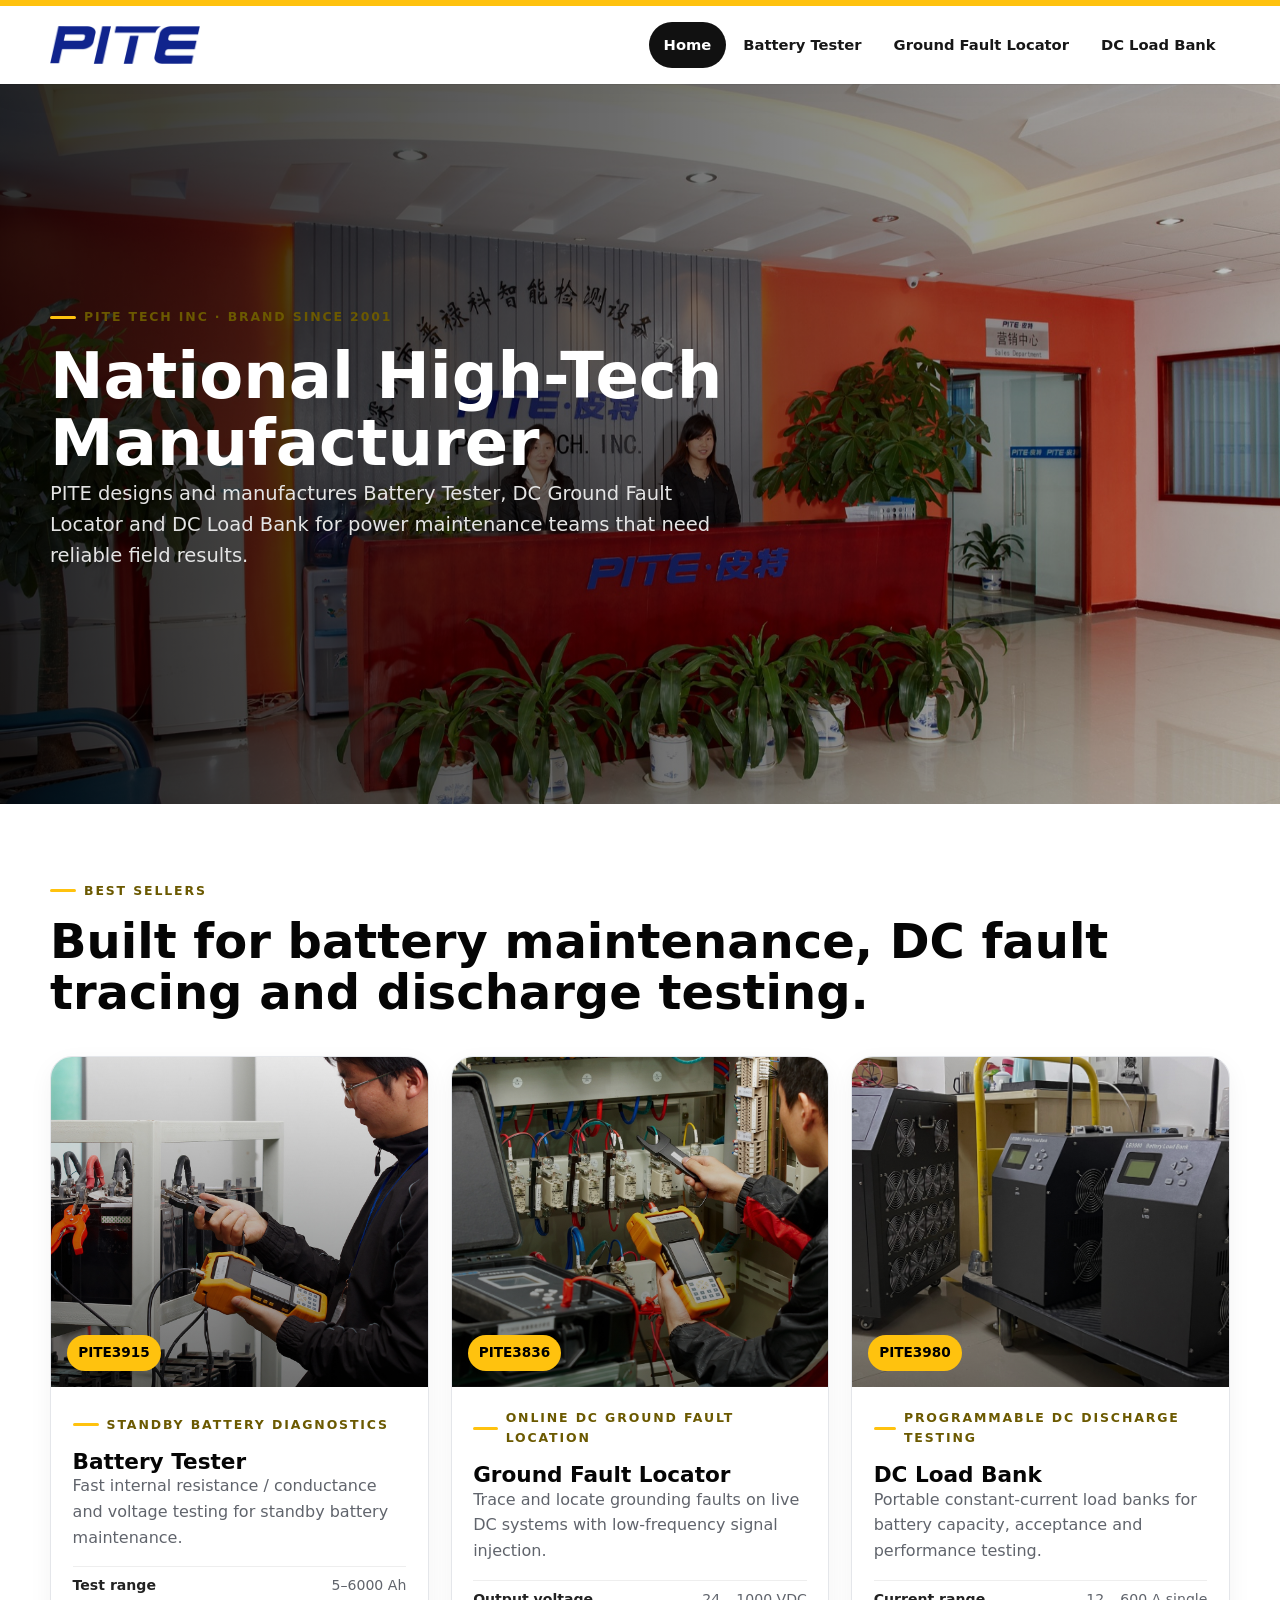
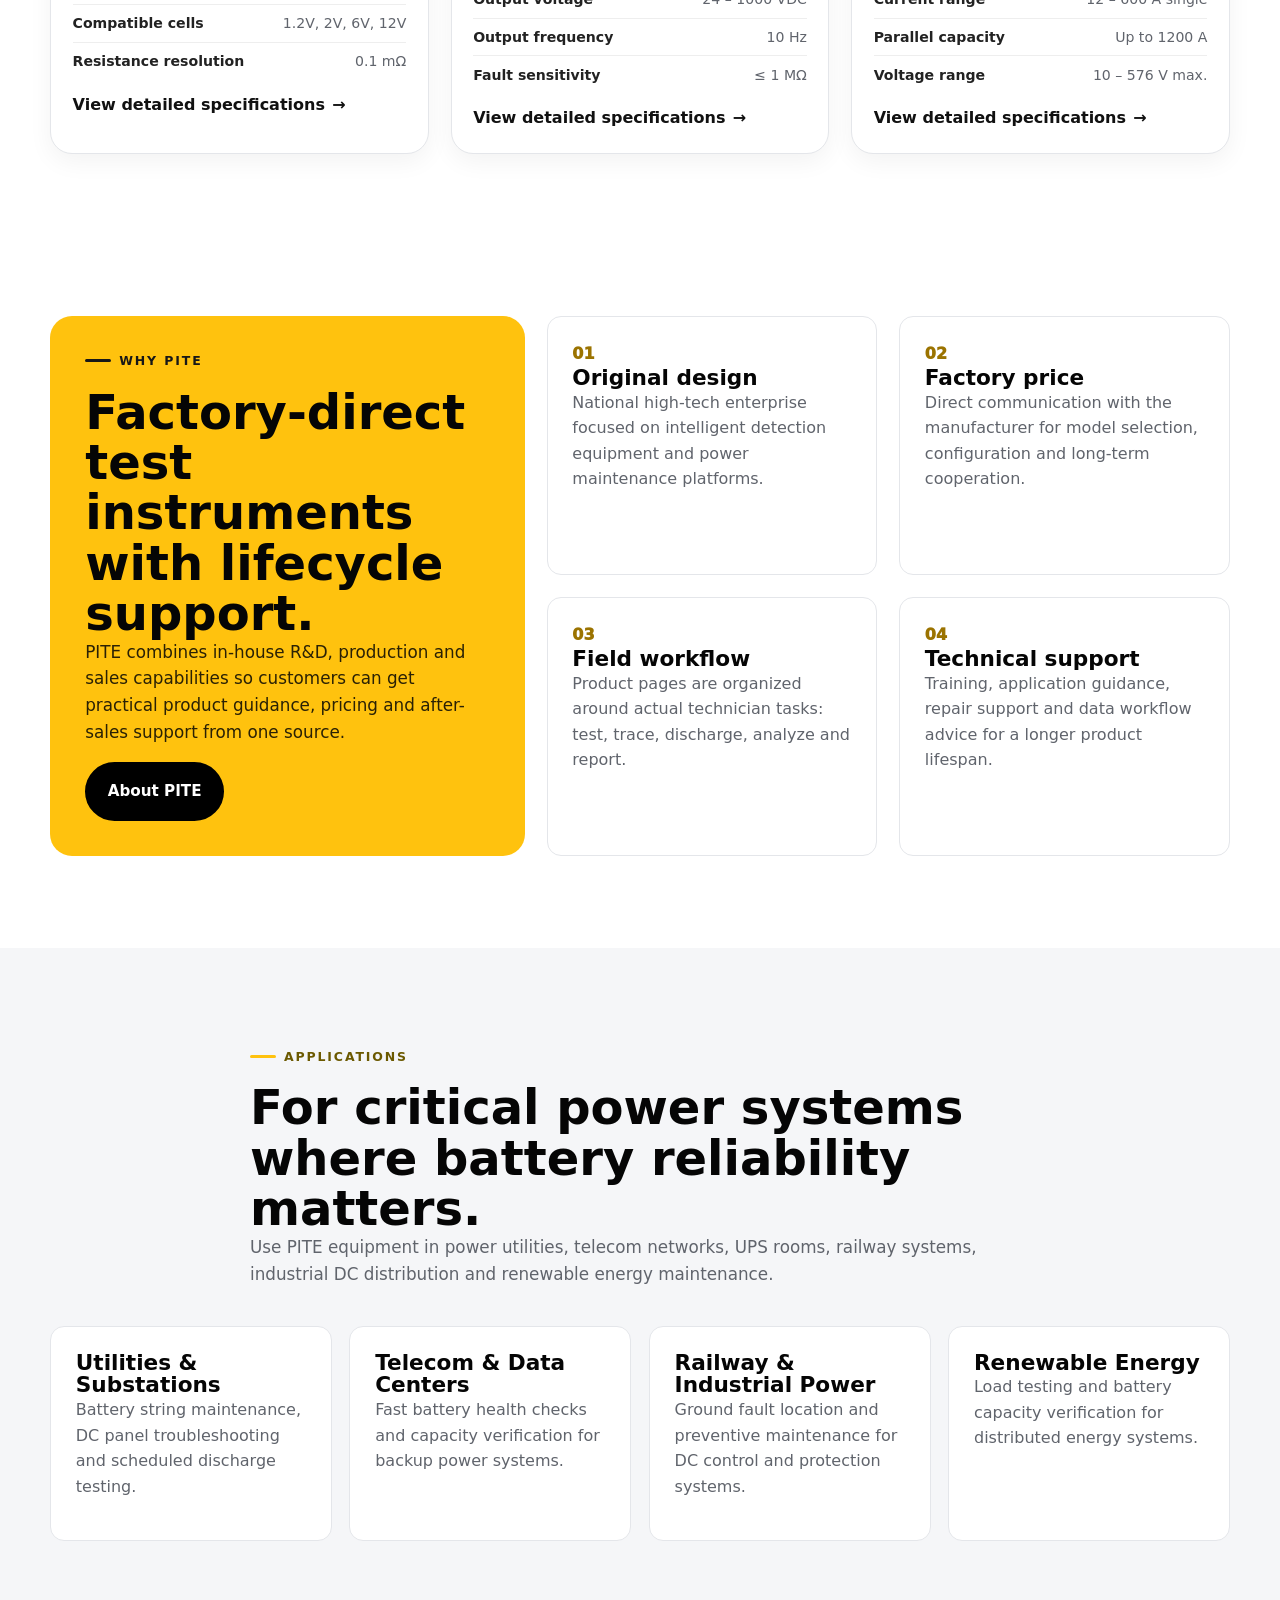
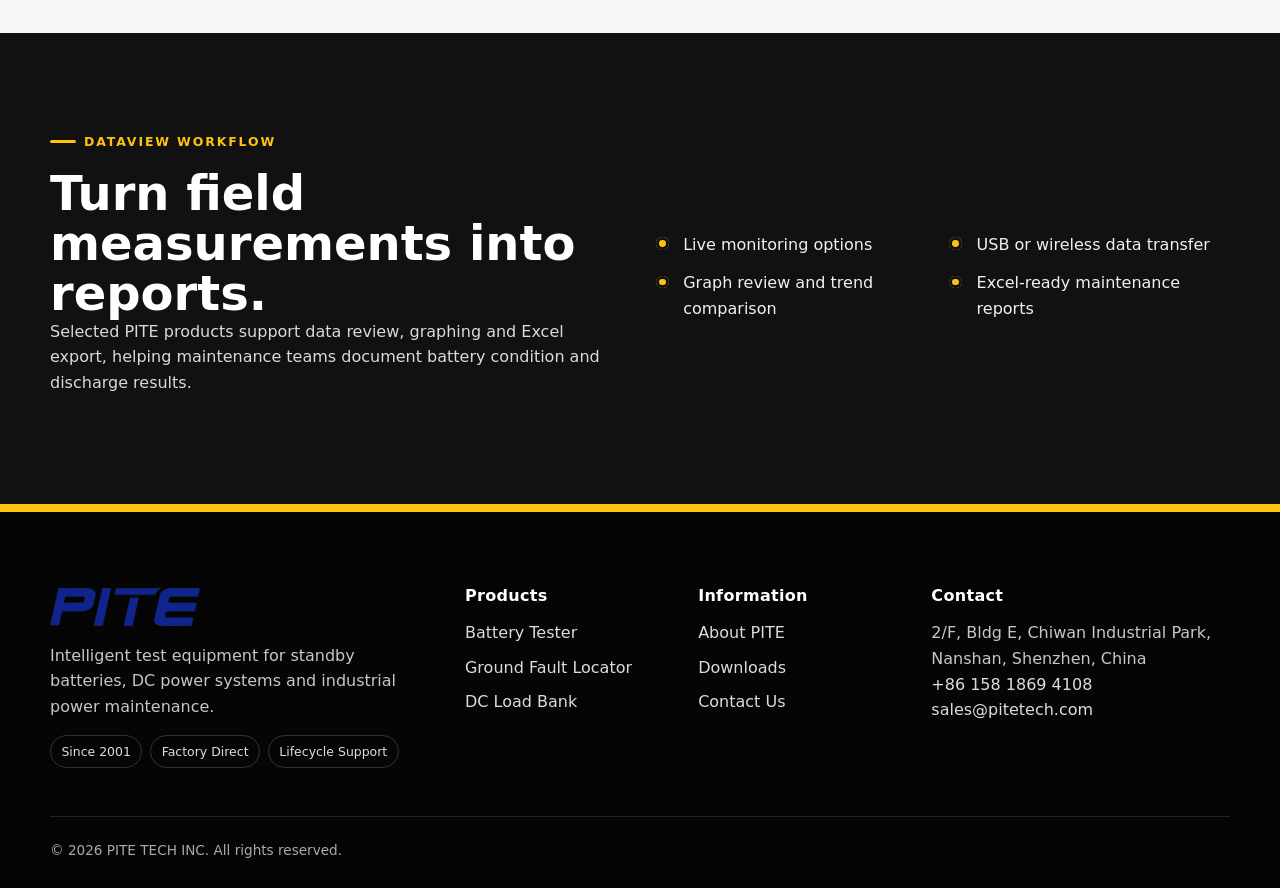
==== commit acab21d2: "commit" ====
--- a/index.html
+++ b/index.html
@@ -10,14 +10,14 @@
   <meta property="og:description" content="PITE TECH INC manufactures battery testers, ground fault locators and DC load banks for critical power maintenance.">
   <meta property="og:type" content="website">
   <meta property="og:url" content="https://www.pitetech.com/">
-  <meta property="og:image" content="https://www.pitetech.com/assets/images/reception.webp">
+  <meta property="og:image" content="https://www.pitetech.com/assets/images/about/reception.jpg">
   <meta name="twitter:card" content="summary_large_image">
   <meta name="twitter:title" content="Battery Tester, Ground Fault Locator &amp; DC Load Bank | PITE TECH INC">
   <meta name="twitter:description" content="PITE TECH INC manufactures battery testers, ground fault locators and DC load banks for critical power maintenance.">
-  <meta name="twitter:image" content="https://www.pitetech.com/assets/images/reception.webp">
+  <meta name="twitter:image" content="https://www.pitetech.com/assets/images/about/reception.jpg">
   <link rel="canonical" href="https://www.pitetech.com/">
   <link rel="icon" href="/assets/images/favicon.svg" type="image/svg+xml">
-  <link rel="preload" as="image" href="/assets/images/reception.webp">
+  <link rel="preload" as="image" href="/assets/images/about/reception.jpg">
   <link rel="stylesheet" href="/assets/css/site.css">
   <script type="application/ld+json">
   {
@@ -41,7 +41,7 @@
     "@context": "https://schema.org",
     "@type": "LocalBusiness",
     "name": "PITE TECH INC",
-    "image": "https://www.pitetech.com/assets/images/reception.webp",
+    "image": "https://www.pitetech.com/assets/images/about/reception.jpg",
     "description": "National High-Tech Manufacturer - Brand Since 2001. Manufactures intelligent test equipment for batteries and DC power systems.",
     "address": {
       "@type": "PostalAddress",
--- a/assets/css/site.css
+++ b/assets/css/site.css
@@ -270,7 +270,7 @@
   background:linear-gradient(90deg,rgba(0,0,0,.82) 0%,rgba(0,0,0,.58) 48%,rgba(0,0,0,.22) 100%)
 }
 .hero--home {
-  background-image:url("/assets/images/reception.webp");
+  background-image:url("/assets/images/about/reception.jpg");
   background-position:center 42%
 }
 .hero__grid {
@@ -497,6 +497,12 @@
   font-weight:950;
   color:#9b7300
 }
+.application-grid article span {
+  display:inline-block;
+  color:#9b7300;
+  font-weight:950;
+  margin-bottom:.55rem
+}
 .application-grid {
   display:grid;
   grid-template-columns:repeat(4,1fr);
@@ -565,7 +571,7 @@
   background:linear-gradient(90deg,rgba(0,0,0,.82) 0%,rgba(0,0,0,.52) 50%,rgba(0,0,0,.18) 100%)
 }
 .page-hero--about {
-  background-image:url("/assets/images/reception.webp");
+  background-image:url("/assets/images/about/reception.jpg");
   background-position:center 42%
 }
 .page-hero__inner {
@@ -613,8 +619,8 @@
   background-position:center 46%
 }
 .product-hero--pite3980 {
-  background-image:url("/assets/images/pite3980-hero.jpg");
-  background-position:center
+  background-image:url("/assets/images/pite3980/field-units.jpg");
+  background-position:center 50%
 }
 .product-hero__grid {
   display:grid;
@@ -791,6 +797,9 @@
   object-fit:contain;
   background:#fff
 }
+.image-callout--wide img {
+  aspect-ratio:16/9
+}
 .image-callout figcaption {
   margin-top:.8rem;
   color:var(--muted);
@@ -823,6 +832,35 @@
   color:var(--muted);
   font-weight:750;
   font-size:.92rem
+}
+.wiring-grid {
+  display:grid;
+  grid-template-columns:repeat(2,1fr);
+  gap:1rem;
+  margin-top:1.25rem
+}
+.wiring-card {
+  overflow:hidden;
+  background:#fff;
+  border:1px solid var(--line);
+  border-radius:var(--radius-sm);
+  box-shadow:0 8px 24px rgba(0,0,0,.04)
+}
+.wiring-card img {
+  width:100%;
+  aspect-ratio:2.8;
+  object-fit:contain;
+  background:#fff;
+  border-bottom:1px solid var(--line)
+}
+.wiring-card div {
+  padding:1.2rem
+}
+.wiring-card span {
+  display:inline-block;
+  color:#9b7300;
+  font-weight:950;
+  margin-bottom:.55rem
 }
 .flow-note {
   display:flex;
@@ -910,6 +948,17 @@
 }
 .software-gallery__stack img {
   height:222px
+}
+.software-gallery--wide {
+  grid-template-columns:1fr;
+  gap:1rem
+}
+.software-gallery--wide img {
+  height:auto;
+  max-height:360px;
+  object-fit:contain;
+  object-position:center;
+  background:#fff
 }
 .accessory-grid {
   display:grid;
@@ -1084,6 +1133,58 @@
 .workflow-grid--four {
   grid-template-columns:repeat(4,1fr)
 }
+.manufacturer-proof {
+  background:#111;
+  color:#fff
+}
+.manufacturer-proof h2 {
+  color:#fff
+}
+.manufacturer-proof p {
+  color:#dfdfdf
+}
+.manufacturer-proof .eyebrow {
+  color:var(--yellow)
+}
+.manufacturer-proof .eyebrow:before {
+  background:var(--yellow)
+}
+.manufacturer-proof .text-link {
+  color:#fff
+}
+.manufacturer-proof-grid {
+  display:grid;
+  grid-template-columns:.96fr 1.04fr;
+  gap:clamp(2rem,5vw,4rem);
+  align-items:center
+}
+.manufacturer-proof__media {
+  margin:0
+}
+.manufacturer-proof__media img {
+  width:100%;
+  aspect-ratio:1.5;
+  object-fit:cover;
+  border-radius:var(--radius-sm);
+  box-shadow:0 18px 50px rgba(0,0,0,.28)
+}
+.proof-badges {
+  display:grid;
+  grid-template-columns:repeat(2,1fr);
+  gap:.75rem;
+  margin:1.4rem 0
+}
+.proof-badges span {
+  min-height:56px;
+  display:flex;
+  align-items:center;
+  padding:.8rem .95rem;
+  border:1px solid rgba(255,255,255,.18);
+  border-radius:var(--radius-sm);
+  color:#f6f6f6;
+  font-weight:900;
+  background:rgba(255,255,255,.06)
+}
 .dual-panel {
   display:grid;
   grid-template-columns:1fr 1fr;
@@ -1136,9 +1237,70 @@
   gap:3rem;
   align-items:center
 }
-.about-image img {
+.about-grid--intro {
+  grid-template-columns:1.04fr .96fr
+}
+.about-media-stack {
+  position:relative;
+  min-height:520px
+}
+.about-photo {
+  margin:0
+}
+.about-photo img {
+  width:100%;
+  object-fit:cover;
   border-radius:var(--radius);
   box-shadow:var(--shadow)
+}
+.about-photo--wide img {
+  aspect-ratio:1.42
+}
+.about-photo--offset {
+  position:absolute;
+  right:0;
+  bottom:0;
+  width:min(58%,430px);
+  background:#fff;
+  border:10px solid #fff;
+  border-radius:calc(var(--radius) + 4px);
+  box-shadow:0 18px 50px rgba(0,0,0,.18)
+}
+.about-photo--offset img {
+  aspect-ratio:1.42;
+  object-fit:cover;
+  box-shadow:none
+}
+.about-photo--full img {
+  aspect-ratio:1.5
+}
+.about-copy p {
+  font-size:1.05rem
+}
+.about-stats {
+  margin-top:1.6rem
+}
+.team-grid {
+  display:grid;
+  grid-template-columns:.92fr 1.08fr;
+  gap:clamp(2rem,5vw,4rem);
+  align-items:center
+}
+.mini-facts {
+  display:flex;
+  flex-wrap:wrap;
+  gap:.7rem;
+  margin-top:1.4rem
+}
+.mini-facts span {
+  display:inline-flex;
+  align-items:center;
+  min-height:44px;
+  padding:.55rem .85rem;
+  border:1px solid var(--line);
+  border-radius:999px;
+  font-weight:900;
+  background:#fff
 }
 .history-grid .section-head {
   margin-bottom:0
@@ -1182,6 +1344,43 @@
   background:#fff;
   border:1px solid var(--line);
   font-weight:950
+}
+.cert-summary {
+  margin-bottom:1.2rem
+}
+.certificate-gallery {
+  display:grid;
+  grid-template-columns:repeat(6,1fr);
+  gap:1rem
+}
+.certificate-tile {
+  grid-column:span 2;
+  display:flex;
+  min-height:100%;
+  flex-direction:column;
+  overflow:hidden;
+  background:#fff;
+  border:1px solid var(--line);
+  border-radius:var(--radius-sm);
+  box-shadow:0 8px 24px rgba(0,0,0,.04)
+}
+.certificate-tile--wide {
+  grid-column:span 3
+}
+.certificate-tile img {
+  width:100%;
+  height:360px;
+  object-fit:contain;
+  background:#fff;
+  padding:.8rem;
+  border-bottom:1px solid var(--line)
+}
+.certificate-tile--wide img {
+  height:320px
+}
+.certificate-tile h3 {
+  padding:1rem 1.1rem 1.15rem;
+  font-size:1rem
 }
 .resource-grid {
   display:grid;
@@ -1393,7 +1592,7 @@
     width:100%;
     padding:1rem
   }
-  .hero__grid,.product-hero__grid,.feature-split__grid,.about-grid,.product-detail-grid,.history-grid,.contact-grid,.dual-panel,.software-band__inner,.product-hero__grid--wide,.product-story-grid,.software-showcase,.compliance-grid,.technical-flow,.faq-grid {
+  .hero__grid,.product-hero__grid,.feature-split__grid,.about-grid,.team-grid,.product-detail-grid,.history-grid,.contact-grid,.dual-panel,.manufacturer-proof-grid,.software-band__inner,.product-hero__grid--wide,.product-story-grid,.software-showcase,.compliance-grid,.technical-flow,.faq-grid {
     grid-template-columns:1fr
   }
   .hero__grid,.product-hero__grid {
@@ -1403,8 +1602,14 @@
   .section-head--sticky {
     position:static
   }
-  .product-grid,.application-grid,.resource-grid,.footer-grid {
+  .product-grid,.application-grid,.resource-grid,.footer-grid,.wiring-grid {
     grid-template-columns:repeat(2,1fr)
+  }
+  .certificate-gallery {
+    grid-template-columns:repeat(2,1fr)
+  }
+  .certificate-tile,.certificate-tile--wide {
+    grid-column:auto
   }
   .spec-grid {
     grid-template-columns:repeat(2,1fr)
@@ -1478,8 +1683,20 @@
   .section-head--split {
     display:grid
   }
-  .product-grid,.application-grid,.resource-grid,.workflow-grid,.footer-grid,.stat-grid,.spec-grid,.spec-grid--six,.cert-grid,.mini-grid,.capability-grid,.accessory-grid,.software-gallery,.software-gallery__stack {
+  .product-grid,.application-grid,.resource-grid,.workflow-grid,.footer-grid,.stat-grid,.spec-grid,.spec-grid--six,.cert-grid,.certificate-gallery,.mini-grid,.capability-grid,.accessory-grid,.software-gallery,.software-gallery__stack,.wiring-grid,.proof-badges {
     grid-template-columns:1fr
+  }
+  .about-media-stack {
+    min-height:0
+  }
+  .about-photo--offset {
+    position:static;
+    width:100%;
+    margin-top:1rem
+  }
+  .certificate-tile img,.certificate-tile--wide img {
+    height:auto;
+    max-height:420px
   }
   .product-card--featured {
     grid-template-columns:1fr
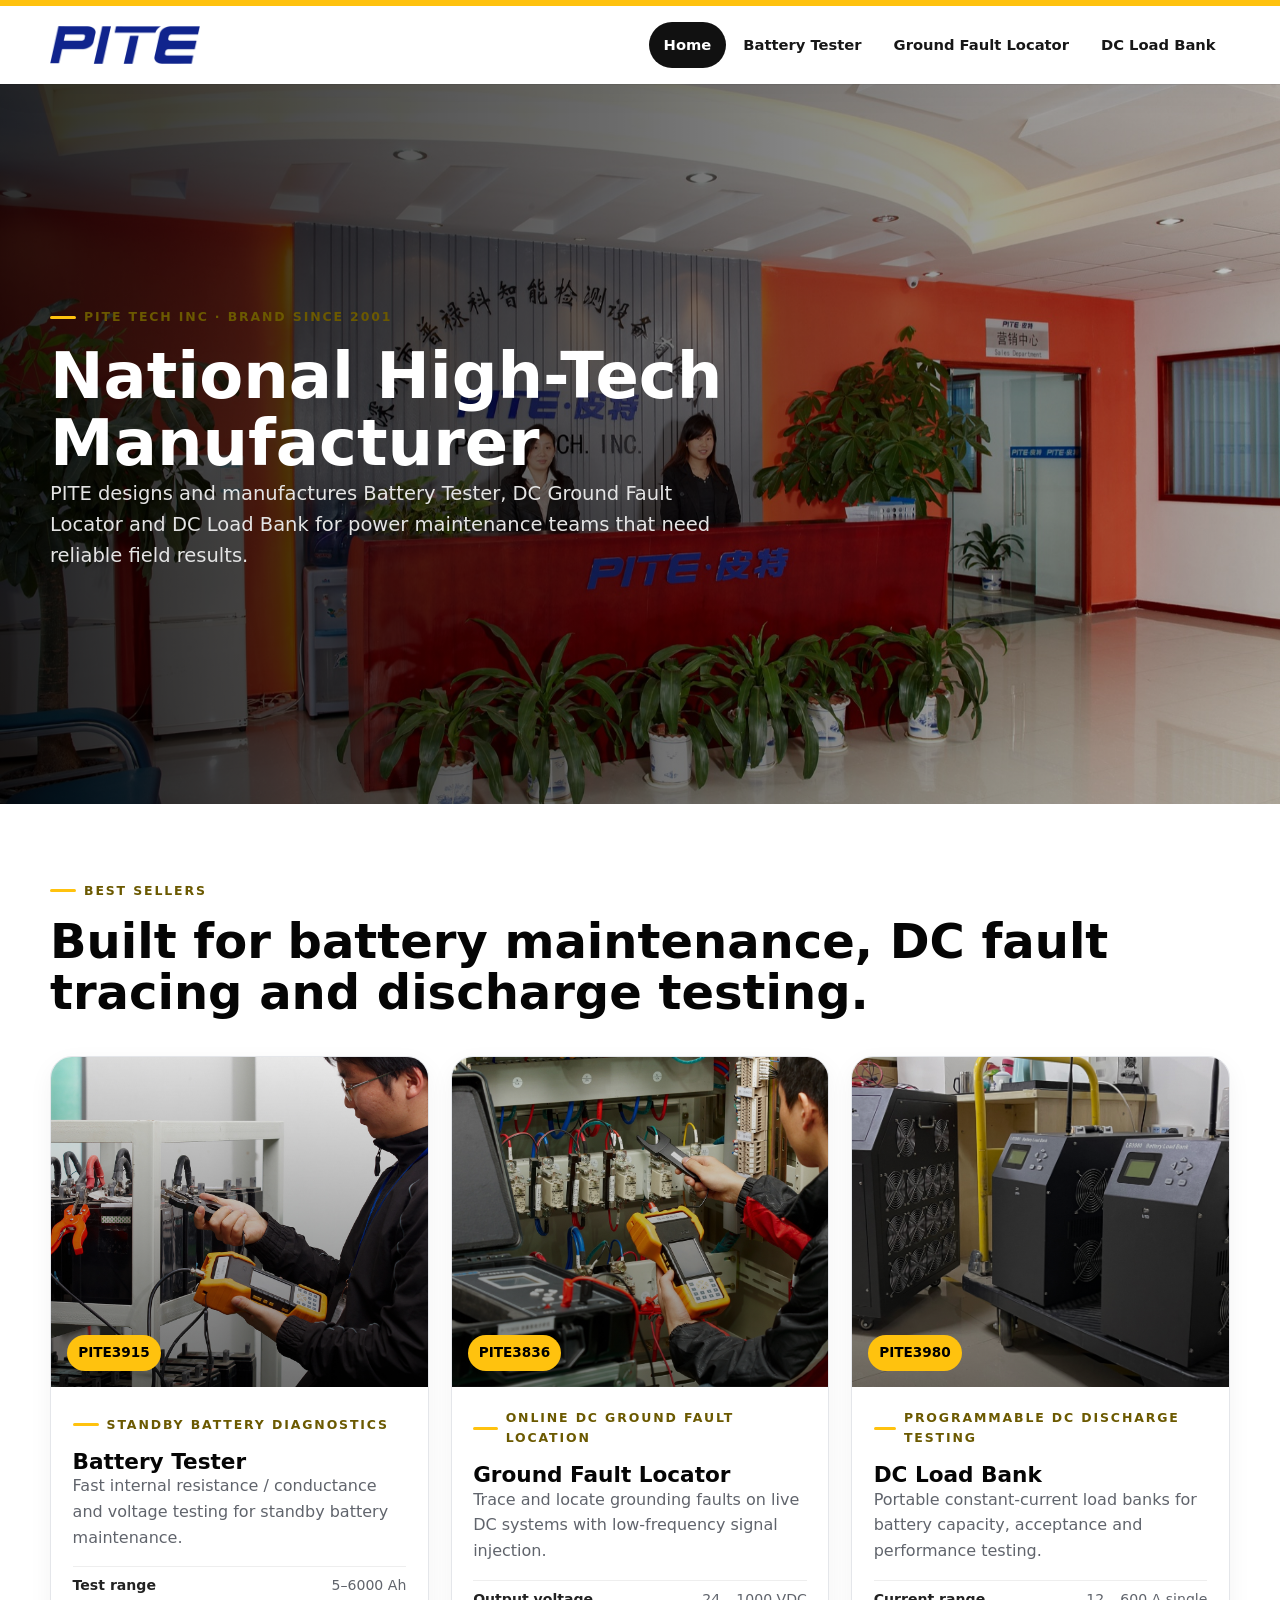
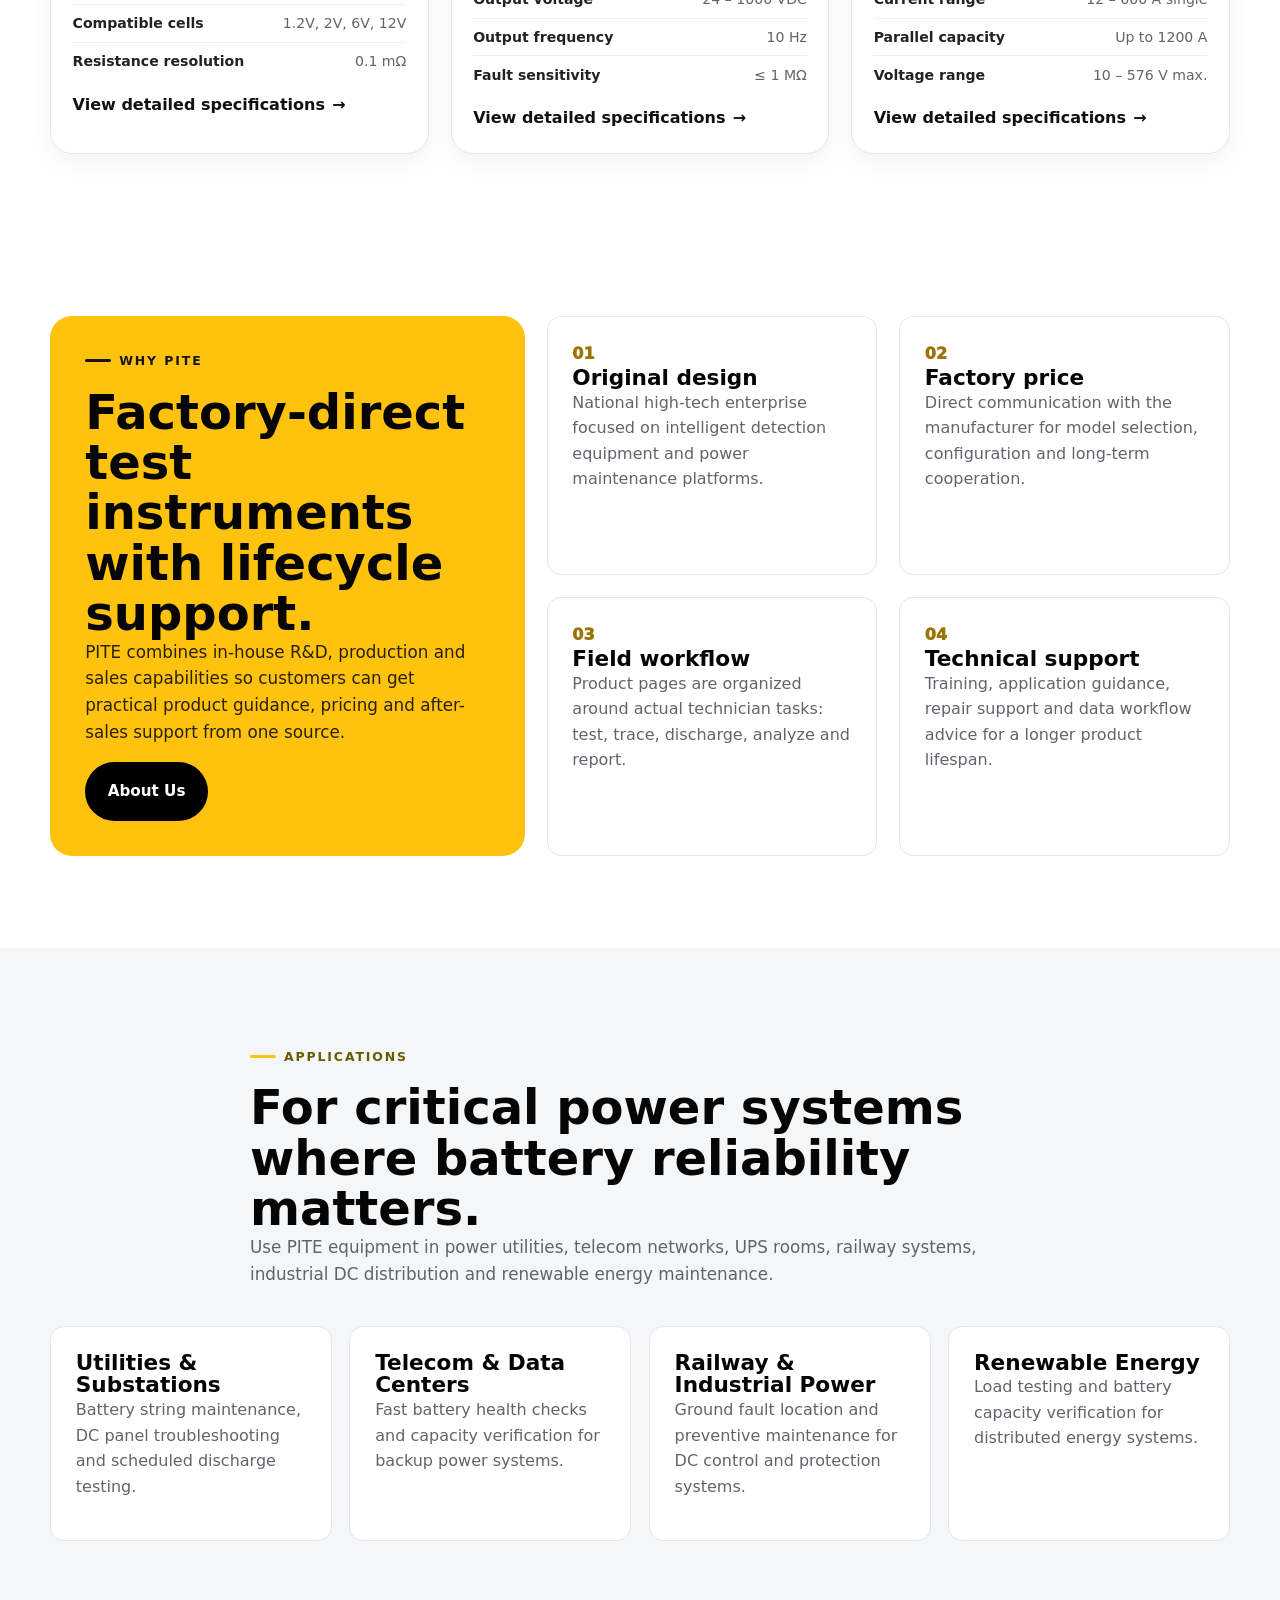
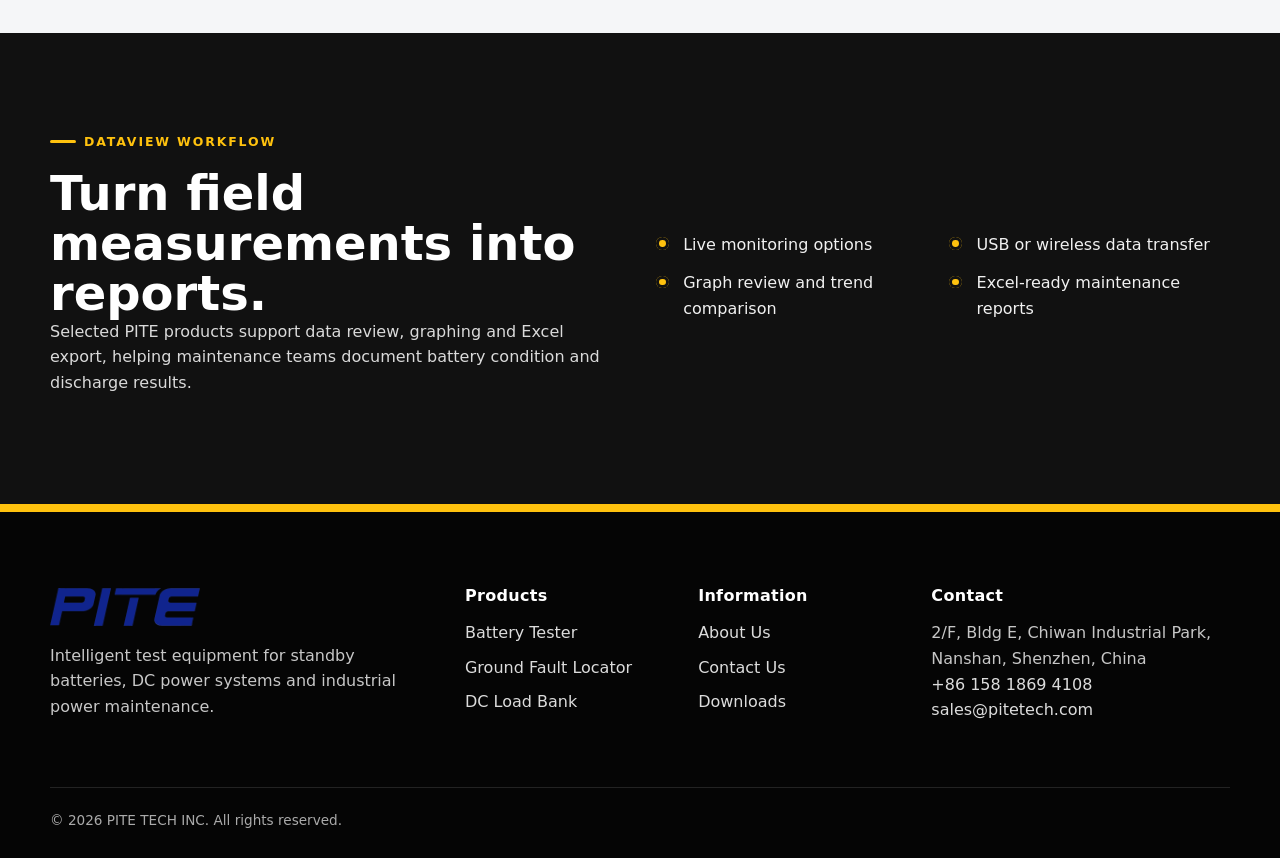
==== commit ecd537bc: "commit" ====
--- a/index.html
+++ b/index.html
@@ -140,7 +140,7 @@
       <span class="eyebrow eyebrow--dark">Why PITE</span>
       <h2>Factory-direct test instruments with lifecycle support.</h2>
       <p>PITE combines in-house R&D, production and sales capabilities so customers can get practical product guidance, pricing and after-sales support from one source.</p>
-      <a class="button button--dark" href="/about/">About PITE</a>
+      <a class="button button--dark" href="/about/">About Us</a>
     </div>
     <div class="advantage-grid">
       <article><span>01</span><h3>Original design</h3><p>National high-tech enterprise focused on intelligent detection equipment and power maintenance platforms.</p></article>
@@ -179,7 +179,6 @@
         <img class="footer-brand__logo" src="/assets/images/pite-logo.png" alt="" width="640" height="164">
       </a>
       <p>Intelligent test equipment for standby batteries, DC power systems and industrial power maintenance.</p>
-      <div class="footer-badges"><span>Since 2001</span><span>Factory Direct</span><span>Lifecycle Support</span></div>
     </div>
     <div>
       <h2>Products</h2>
@@ -187,7 +186,7 @@
     </div>
     <div>
       <h2>Information</h2>
-      <ul><li><a href="/about/">About PITE</a></li><li><a href="/downloads/">Downloads</a></li><li><a href="/contact/">Contact Us</a></li></ul>
+      <ul><li><a href="/about/">About Us</a></li><li><a href="/contact/">Contact Us</a></li><li><a href="/downloads/">Downloads</a></li></ul>
     </div>
     <div>
       <h2>Contact</h2>
--- a/assets/css/site.css
+++ b/assets/css/site.css
@@ -574,6 +574,14 @@
   background-image:url("/assets/images/about/reception.jpg");
   background-position:center 42%
 }
+.page-hero--contact {
+  background-image:url("/assets/images/about/reception.jpg");
+  background-position:center 44%
+}
+.page-hero--downloads {
+  background-image:url("/assets/images/about/open-office.jpg");
+  background-position:center 46%
+}
 .page-hero__inner {
   position:relative;
   z-index:1;
@@ -592,6 +600,12 @@
   background:rgba(255,255,255,.12);
   padding:.1rem .35rem;
   border-radius:6px
+}
+.download-hero__actions {
+  display:flex;
+  flex-wrap:wrap;
+  gap:.85rem;
+  margin-top:2rem
 }
 .product-hero {
   background:#0d0d0d;
@@ -1406,6 +1420,161 @@
 }
 .resource-card p {
   flex:1
+}
+.download-overview {
+  display:grid;
+  grid-template-columns:repeat(2,1fr);
+  gap:1rem
+}
+.download-feature {
+  display:flex;
+  flex-direction:column;
+  align-items:flex-start;
+  min-height:310px;
+  padding:1.55rem;
+  background:#fff;
+  border:1px solid var(--line);
+  border-radius:var(--radius);
+  box-shadow:0 8px 24px rgba(0,0,0,.04)
+}
+.download-feature--dark {
+  background:#111;
+  color:#fff;
+  border-color:#111
+}
+.download-feature h3 {
+  font-size:1.75rem;
+  max-width:14ch
+}
+.download-feature--dark h3 {
+  color:#fff
+}
+.download-feature p {
+  flex:1;
+  margin-top:.8rem
+}
+.download-feature--dark p {
+  color:#dfdfdf
+}
+.download-type {
+  display:inline-flex;
+  align-items:center;
+  min-height:30px;
+  padding:.35rem .65rem;
+  margin-bottom:1.1rem;
+  border-radius:999px;
+  background:var(--yellow);
+  color:#000;
+  font-size:.78rem;
+  font-weight:950;
+  text-transform:uppercase;
+  letter-spacing:.08em
+}
+.download-meta {
+  display:flex;
+  flex-wrap:wrap;
+  gap:.45rem;
+  margin:0 0 1.25rem
+}
+.download-meta span {
+  display:inline-flex;
+  align-items:center;
+  min-height:30px;
+  padding:.32rem .6rem;
+  border-radius:999px;
+  background:#f3f4f6;
+  color:#42464d;
+  font-size:.82rem;
+  font-weight:900
+}
+.download-feature--dark .download-meta span {
+  background:rgba(255,255,255,.1);
+  color:#f4f4f4
+}
+.download-section-list {
+  display:grid;
+  gap:0
+}
+.download-product {
+  padding:2rem 0;
+  border-top:1px solid #d9dde3
+}
+.download-product:last-child {
+  border-bottom:1px solid #d9dde3
+}
+.download-product__head {
+  display:flex;
+  align-items:end;
+  justify-content:space-between;
+  gap:2rem;
+  margin-bottom:1.2rem
+}
+.download-product__head p {
+  max-width:680px;
+  margin:.55rem 0 0
+}
+.download-model {
+  display:inline-block;
+  margin-bottom:.55rem;
+  color:#6b5900;
+  font-size:.84rem;
+  font-weight:950;
+  letter-spacing:.12em;
+  text-transform:uppercase
+}
+.download-file-grid {
+  display:grid;
+  grid-template-columns:repeat(auto-fit,minmax(190px,1fr));
+  gap:.85rem
+}
+.download-file {
+  position:relative;
+  display:grid;
+  gap:.38rem;
+  min-height:154px;
+  align-content:start;
+  padding:1.1rem 1.1rem 1.2rem;
+  overflow:hidden;
+  background:#fff;
+  border:1px solid var(--line);
+  border-radius:var(--radius-sm);
+  box-shadow:0 8px 24px rgba(0,0,0,.04);
+  transition:transform .18s ease,box-shadow .18s ease,border-color .18s ease
+}
+.download-file:before {
+  content:"";
+  position:absolute;
+  inset:0 auto 0 0;
+  width:5px;
+  background:var(--yellow)
+}
+.download-file:hover {
+  color:#111;
+  border-color:#c8ccd4;
+  box-shadow:0 16px 32px rgba(0,0,0,.09);
+  transform:translateY(-3px)
+}
+.download-file__type {
+  width:max-content;
+  max-width:100%;
+  padding:.25rem .55rem;
+  border-radius:999px;
+  background:#f3f4f6;
+  color:#5b6068;
+  font-size:.76rem;
+  font-weight:950;
+  text-transform:uppercase;
+  letter-spacing:.08em
+}
+.download-file strong {
+  color:#111;
+  font-size:1.05rem;
+  line-height:1.22
+}
+.download-file small {
+  margin-top:auto;
+  color:#696f78;
+  font-weight:850
 }
 .contact-grid {
   display:grid;
@@ -1655,6 +1824,9 @@
   .hero__actions {
     display:grid
   }
+  .download-hero__actions {
+    display:grid
+  }
   .button {
     width:100%
   }
@@ -1741,6 +1913,19 @@
   }
   .document-actions {
     display:grid
+  }
+  .download-overview {
+    grid-template-columns:1fr
+  }
+  .download-feature {
+    min-height:0
+  }
+  .download-product__head {
+    display:grid;
+    gap:1rem
+  }
+  .download-file {
+    min-height:132px
   }
   table {
     min-width:620px
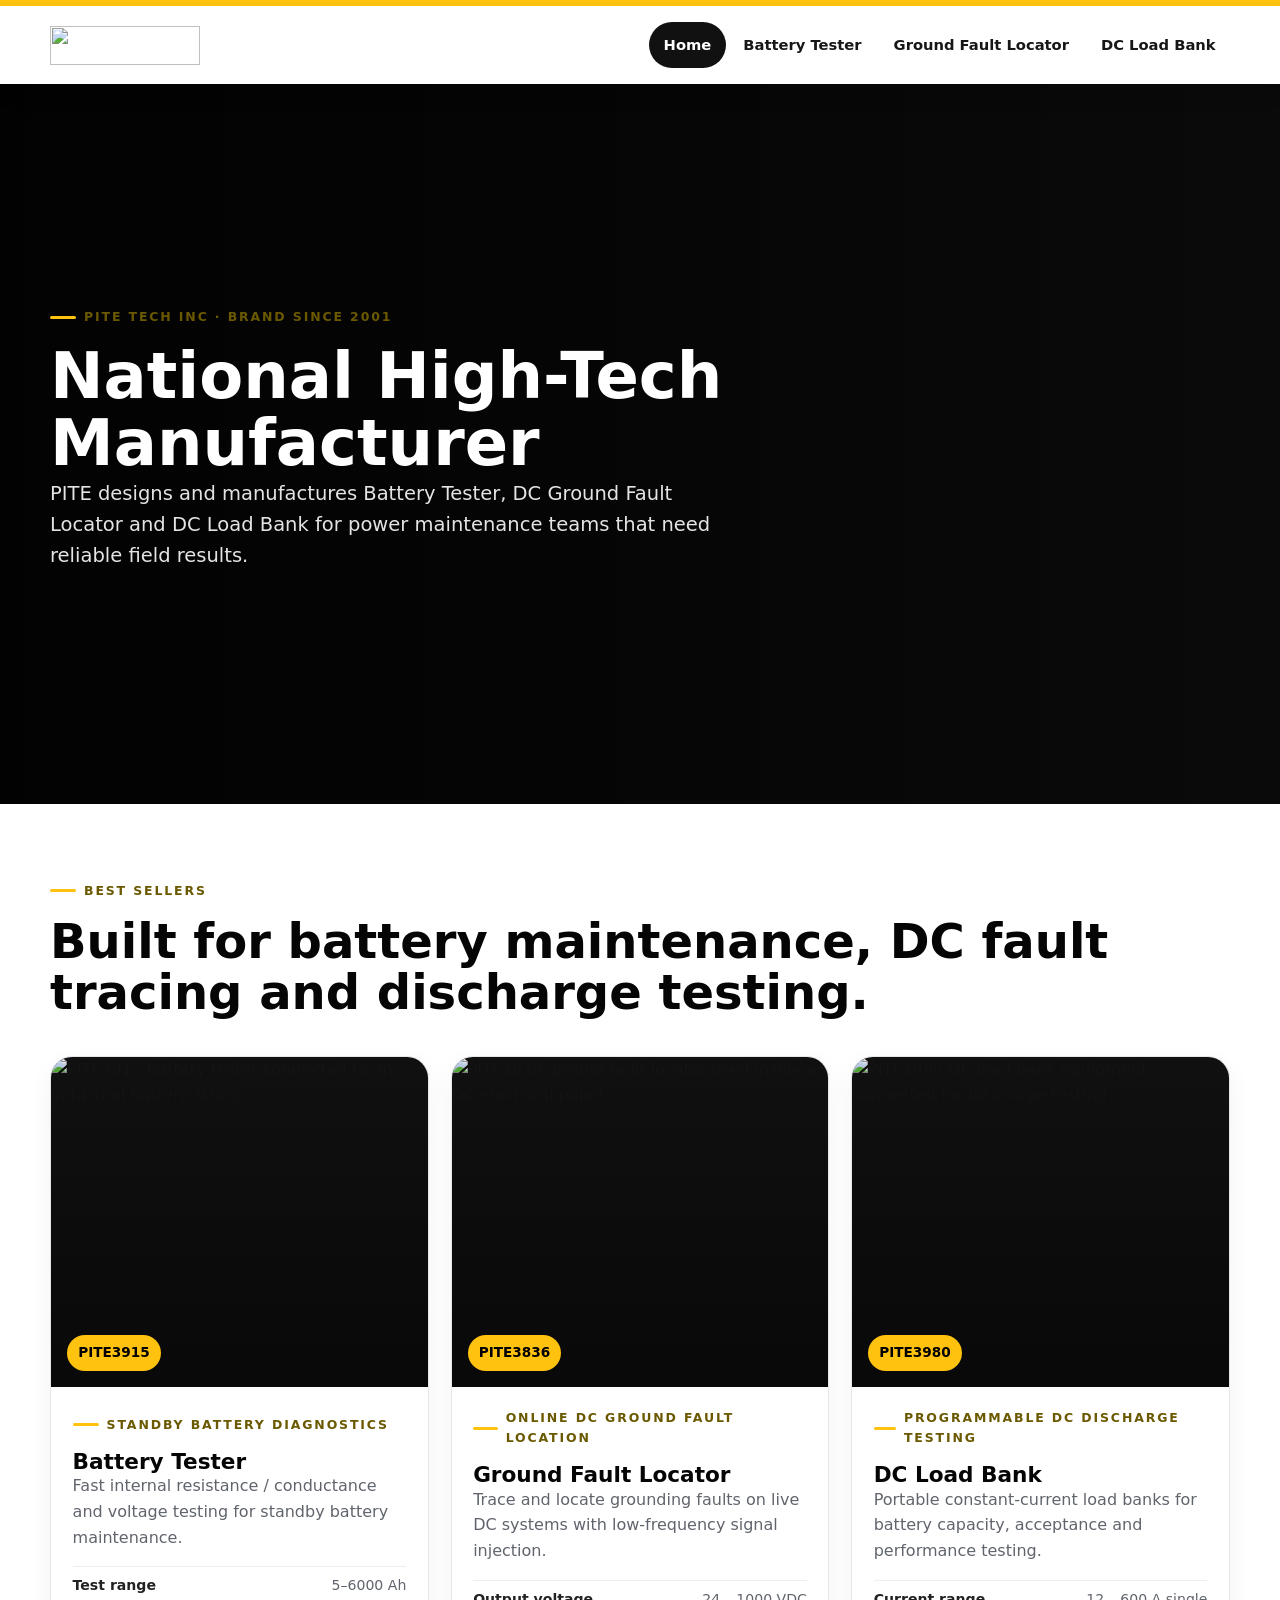
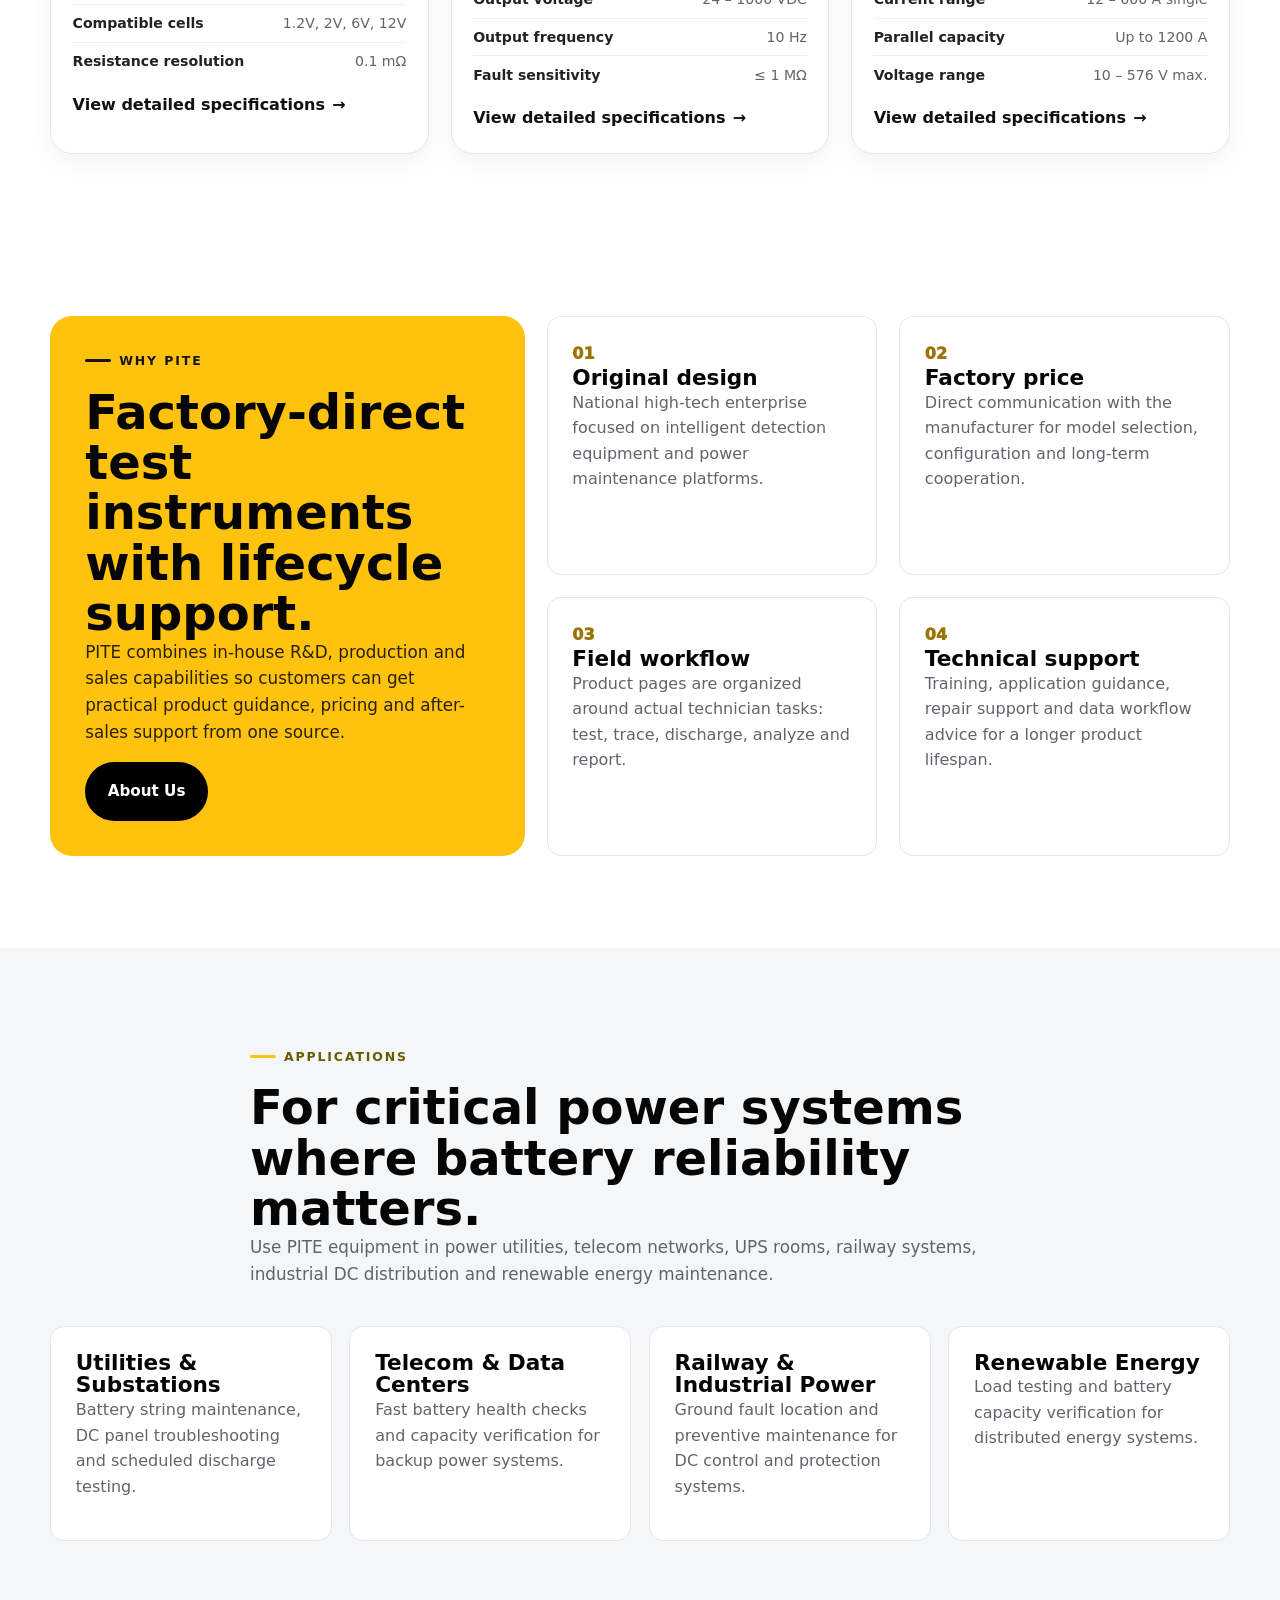
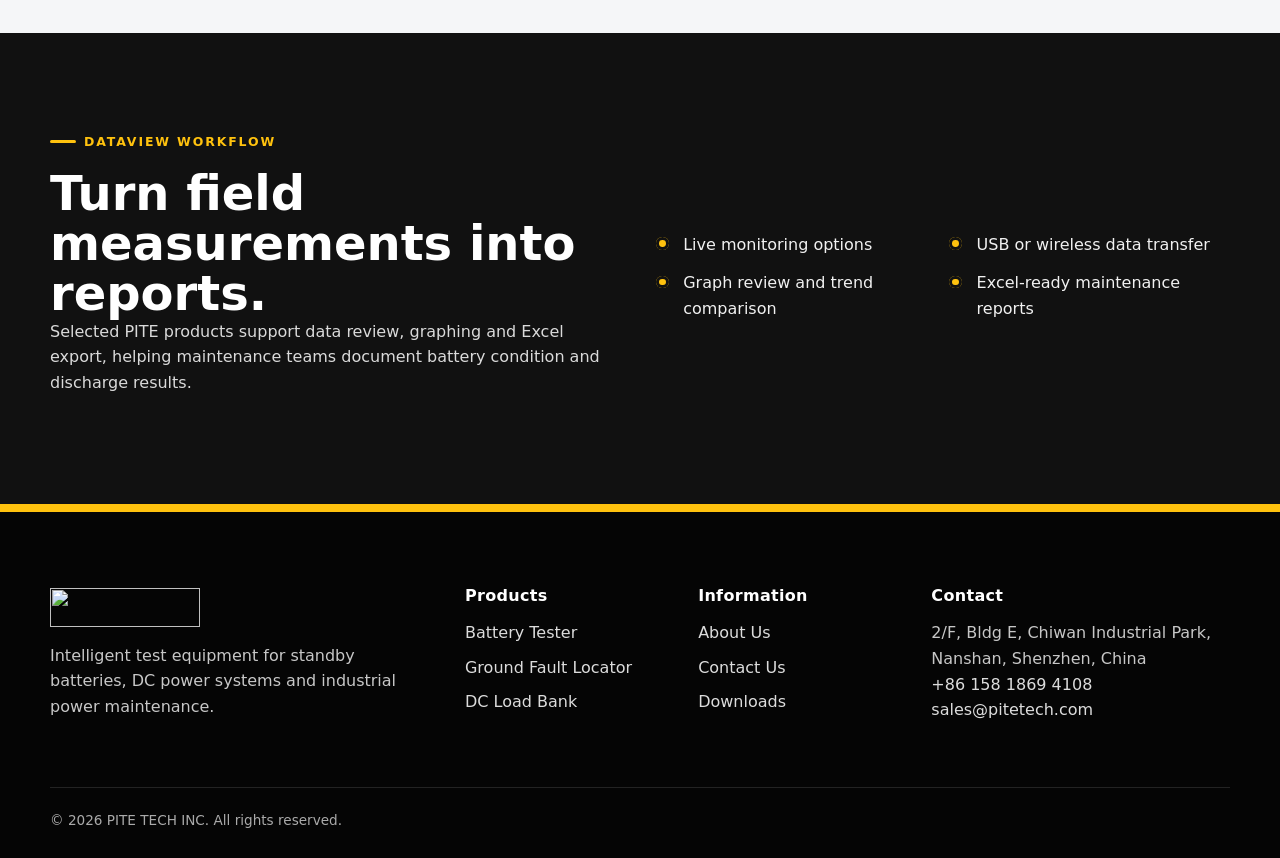
==== commit e227bfdf: "migrate images to r2 cdn" ====
--- a/index.html
+++ b/index.html
@@ -10,14 +10,14 @@
   <meta property="og:description" content="PITE TECH INC manufactures battery testers, ground fault locators and DC load banks for critical power maintenance.">
   <meta property="og:type" content="website">
   <meta property="og:url" content="https://www.pitetech.com/">
-  <meta property="og:image" content="https://www.pitetech.com/assets/images/about/reception.jpg">
+  <meta property="og:image" content="https://www.pitetech.comhttps://pub-cc14b1c1829a4b8cb92ae7a126f62cbb.r2.dev/assets/images/about/reception.jpg">
   <meta name="twitter:card" content="summary_large_image">
   <meta name="twitter:title" content="Battery Tester, Ground Fault Locator &amp; DC Load Bank | PITE TECH INC">
   <meta name="twitter:description" content="PITE TECH INC manufactures battery testers, ground fault locators and DC load banks for critical power maintenance.">
-  <meta name="twitter:image" content="https://www.pitetech.com/assets/images/about/reception.jpg">
+  <meta name="twitter:image" content="https://www.pitetech.comhttps://pub-cc14b1c1829a4b8cb92ae7a126f62cbb.r2.dev/assets/images/about/reception.jpg">
   <link rel="canonical" href="https://www.pitetech.com/">
-  <link rel="icon" href="/assets/images/favicon.svg" type="image/svg+xml">
-  <link rel="preload" as="image" href="/assets/images/about/reception.jpg">
+  <link rel="icon" href="https://pub-cc14b1c1829a4b8cb92ae7a126f62cbb.r2.dev/assets/images/favicon.svg" type="image/svg+xml">
+  <link rel="preload" as="image" href="https://pub-cc14b1c1829a4b8cb92ae7a126f62cbb.r2.dev/assets/images/about/reception.jpg">
   <link rel="stylesheet" href="/assets/css/site.css">
   <script type="application/ld+json">
   {
@@ -25,7 +25,7 @@
     "@type": "Organization",
     "name": "PITE TECH INC",
     "url": "https://www.pitetech.com",
-    "logo": "https://www.pitetech.com/assets/images/pite-logo.png",
+    "logo": "https://www.pitetech.comhttps://pub-cc14b1c1829a4b8cb92ae7a126f62cbb.r2.dev/assets/images/pite-logo.png",
     "description": "PITE TECH INC manufactures battery testers, ground fault locators and DC load banks for critical power maintenance.",
     "address": {
       "@type": "PostalAddress",
@@ -41,7 +41,7 @@
     "@context": "https://schema.org",
     "@type": "LocalBusiness",
     "name": "PITE TECH INC",
-    "image": "https://www.pitetech.com/assets/images/about/reception.jpg",
+    "image": "https://www.pitetech.comhttps://pub-cc14b1c1829a4b8cb92ae7a126f62cbb.r2.dev/assets/images/about/reception.jpg",
     "description": "National High-Tech Manufacturer - Brand Since 2001. Manufactures intelligent test equipment for batteries and DC power systems.",
     "address": {
       "@type": "PostalAddress",
@@ -61,7 +61,7 @@
   <div class="nav-shell">
     <div class="container nav-shell__inner">
       <a class="brand" href="/" aria-label="PITE TECH INC home">
-        <img class="brand__logo" src="/assets/images/pite-logo.png" alt="" width="640" height="164">
+        <img class="brand__logo" src="https://pub-cc14b1c1829a4b8cb92ae7a126f62cbb.r2.dev/assets/images/pite-logo.png" alt="" width="640" height="164">
       </a>
       <button class="menu-toggle" type="button" aria-label="Open menu" aria-controls="primary-nav" aria-expanded="false" data-menu-toggle>
         <span aria-hidden="true"></span><span aria-hidden="true"></span><span aria-hidden="true"></span>
@@ -94,7 +94,7 @@
   <div class="container product-grid">
     <article class="product-card">
   <a class="product-card__media" href="/battery-tester/" aria-label="View Battery Tester">
-    <img src="/assets/images/pite3915-hero.jpg" alt="PITE3915 battery tester connected to an industrial battery string" loading="lazy" decoding="async" width="1920" height="1080" sizes="(max-width: 680px) 100vw, (max-width: 1050px) 50vw, 33vw">
+    <img src="https://pub-cc14b1c1829a4b8cb92ae7a126f62cbb.r2.dev/assets/images/pite3915-hero.jpg" alt="PITE3915 battery tester connected to an industrial battery string" loading="lazy" decoding="async" width="1920" height="1080" sizes="(max-width: 680px) 100vw, (max-width: 1050px) 50vw, 33vw">
     <span class="product-card__badge">PITE3915</span>
   </a>
   <div class="product-card__body">
@@ -107,7 +107,7 @@
 </article>
     <article class="product-card">
   <a class="product-card__media" href="/ground-fault-locator/" aria-label="View Ground Fault Locator">
-    <img src="/assets/images/pite3836-hero.jpg" alt="PITE3836 ground fault locator used inside a DC electrical panel" loading="lazy" decoding="async" width="1772" height="997" sizes="(max-width: 680px) 100vw, (max-width: 1050px) 50vw, 33vw">
+    <img src="https://pub-cc14b1c1829a4b8cb92ae7a126f62cbb.r2.dev/assets/images/pite3836-hero.jpg" alt="PITE3836 ground fault locator used inside a DC electrical panel" loading="lazy" decoding="async" width="1772" height="997" sizes="(max-width: 680px) 100vw, (max-width: 1050px) 50vw, 33vw">
     <span class="product-card__badge">PITE3836</span>
   </a>
   <div class="product-card__body">
@@ -120,7 +120,7 @@
 </article>
     <article class="product-card">
   <a class="product-card__media" href="/dc-load-bank/" aria-label="View DC Load Bank">
-    <img src="/assets/images/pite3980-hero.jpg" alt="PITE3980 DC load bank equipment connected for discharge testing" loading="lazy" decoding="async" width="2641" height="1486" sizes="(max-width: 680px) 100vw, (max-width: 1050px) 50vw, 33vw">
+    <img src="https://pub-cc14b1c1829a4b8cb92ae7a126f62cbb.r2.dev/assets/images/pite3980-hero.jpg" alt="PITE3980 DC load bank equipment connected for discharge testing" loading="lazy" decoding="async" width="2641" height="1486" sizes="(max-width: 680px) 100vw, (max-width: 1050px) 50vw, 33vw">
     <span class="product-card__badge">PITE3980</span>
   </a>
   <div class="product-card__body">
@@ -176,7 +176,7 @@
   <div class="container footer-grid">
     <div class="footer-about">
       <a class="footer-brand" href="/" aria-label="PITE TECH INC home">
-        <img class="footer-brand__logo" src="/assets/images/pite-logo.png" alt="" width="640" height="164">
+        <img class="footer-brand__logo" src="https://pub-cc14b1c1829a4b8cb92ae7a126f62cbb.r2.dev/assets/images/pite-logo.png" alt="" width="640" height="164">
       </a>
       <p>Intelligent test equipment for standby batteries, DC power systems and industrial power maintenance.</p>
     </div>
--- a/assets/css/site.css
+++ b/assets/css/site.css
@@ -139,6 +139,14 @@
   background:#111;
   color:#fff
 }
+.nav-link--cta {
+  background:var(--yellow);
+  color:#050505
+}
+.nav-link--cta:hover,.nav-link--cta.active {
+  background:#111;
+  color:#fff
+}
 .menu-toggle {
   display:none;
   width:46px;
@@ -270,7 +278,7 @@
   background:linear-gradient(90deg,rgba(0,0,0,.82) 0%,rgba(0,0,0,.58) 48%,rgba(0,0,0,.22) 100%)
 }
 .hero--home {
-  background-image:url("/assets/images/about/reception.jpg");
+  background-image:url("https://pub-cc14b1c1829a4b8cb92ae7a126f62cbb.r2.dev/assets/images/about/reception.jpg");
   background-position:center 42%
 }
 .hero__grid {
@@ -508,6 +516,9 @@
   grid-template-columns:repeat(4,1fr);
   gap:1.1rem
 }
+.application-grid--contact {
+  grid-template-columns:repeat(auto-fit,minmax(280px,1fr))
+}
 .software-band {
   background:#111;
   color:#fff
@@ -571,15 +582,15 @@
   background:linear-gradient(90deg,rgba(0,0,0,.82) 0%,rgba(0,0,0,.52) 50%,rgba(0,0,0,.18) 100%)
 }
 .page-hero--about {
-  background-image:url("/assets/images/about/reception.jpg");
+  background-image:url("https://pub-cc14b1c1829a4b8cb92ae7a126f62cbb.r2.dev/assets/images/about/reception.jpg");
   background-position:center 42%
 }
 .page-hero--contact {
-  background-image:url("/assets/images/about/reception.jpg");
+  background-image:url("https://pub-cc14b1c1829a4b8cb92ae7a126f62cbb.r2.dev/assets/images/about/reception.jpg");
   background-position:center 44%
 }
 .page-hero--downloads {
-  background-image:url("/assets/images/about/open-office.jpg");
+  background-image:url("https://pub-cc14b1c1829a4b8cb92ae7a126f62cbb.r2.dev/assets/images/about/open-office.jpg");
   background-position:center 46%
 }
 .page-hero__inner {
@@ -622,18 +633,18 @@
   background:linear-gradient(90deg,rgba(0,0,0,.86) 0%,rgba(0,0,0,.62) 48%,rgba(0,0,0,.2) 100%)
 }
 .product-hero--pite3915 {
-  background-image:url("/assets/images/pite3915-hero.jpg");
+  background-image:url("https://pub-cc14b1c1829a4b8cb92ae7a126f62cbb.r2.dev/assets/images/pite3915-hero.jpg");
   background-position:center
 }
 .product-hero--field:before {
   background:linear-gradient(90deg,rgba(0,0,0,.9) 0%,rgba(0,0,0,.7) 44%,rgba(0,0,0,.28) 74%,rgba(0,0,0,.2) 100%)
 }
 .product-hero--pite3836 {
-  background-image:url("/assets/images/pite3836/field-testing.jpg");
+  background-image:url("https://pub-cc14b1c1829a4b8cb92ae7a126f62cbb.r2.dev/assets/images/pite3836/field-testing.jpg");
   background-position:center 46%
 }
 .product-hero--pite3980 {
-  background-image:url("/assets/images/pite3980/field-units.jpg");
+  background-image:url("https://pub-cc14b1c1829a4b8cb92ae7a126f62cbb.r2.dev/assets/images/pite3980/field-units.jpg");
   background-position:center 50%
 }
 .product-hero__grid {
@@ -1702,18 +1713,6 @@
 .site-footer a:hover {
   color:var(--yellow)
 }
-.footer-badges {
-  display:flex;
-  flex-wrap:wrap;
-  gap:.5rem
-}
-.footer-badges span {
-  border:1px solid rgba(255,255,255,.18);
-  border-radius:999px;
-  padding:.35rem .65rem;
-  font-size:.78rem;
-  color:#ddd
-}
 .footer-bottom {
   display:flex;
   justify-content:space-between;
@@ -1736,6 +1735,8 @@
     left:20px;
     right:20px;
     top:90px;
+    max-height:calc(100dvh - 110px);
+    overflow:auto;
     display:grid;
     gap:.3rem;
     background:#fff;
@@ -1753,6 +1754,9 @@
     pointer-events:auto;
     transform:translateY(0)
   }
+  .menu-open {
+    overflow:hidden
+  }
   .menu-toggle {
     display:flex
   }
